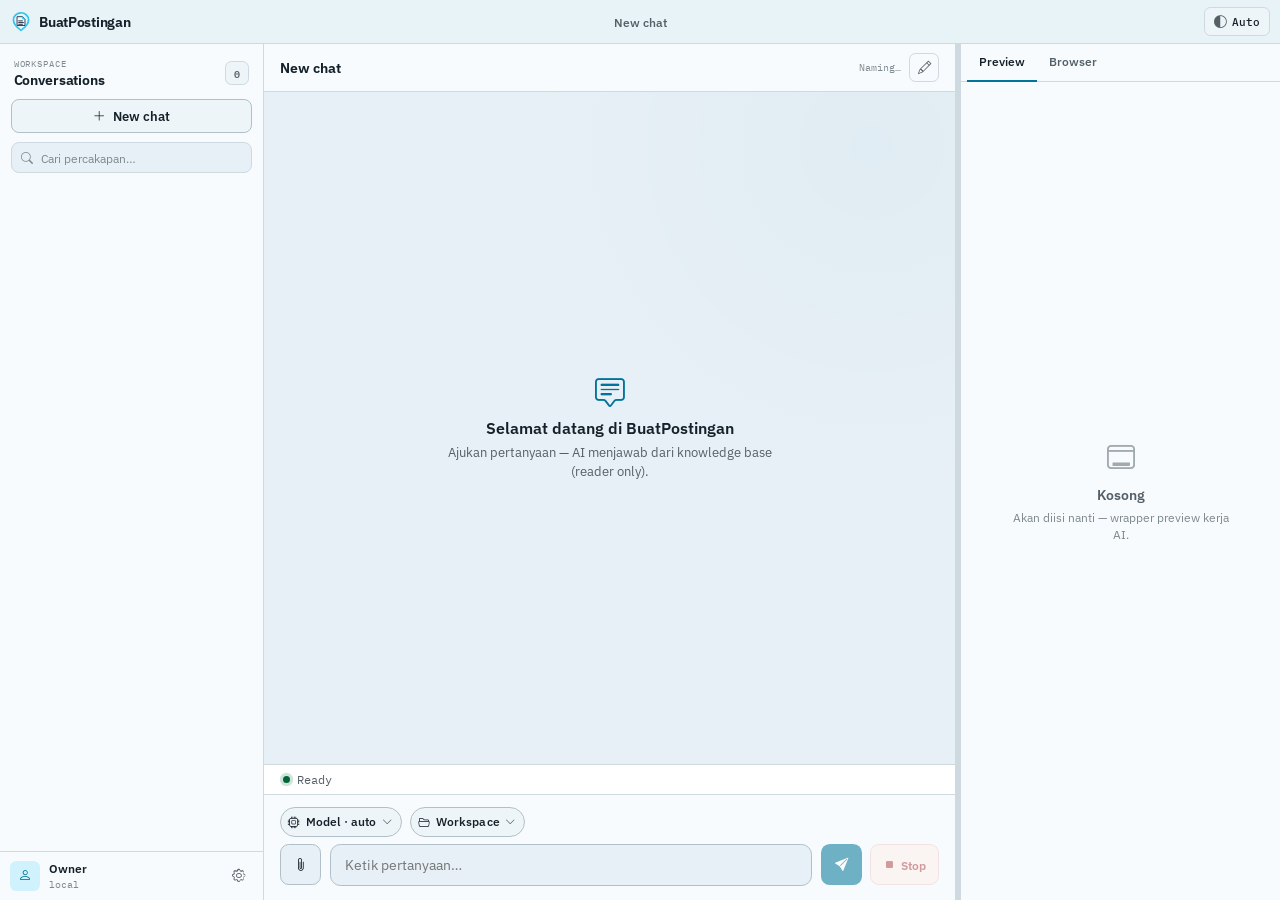
==== web/index.html @ 7d7992ad "Enhance configuration and workspace management features Update the configuration system to auto-gene" ====
<!DOCTYPE html>
<html lang="id" data-theme-pref="auto" data-theme="dark">
<head>
    <meta charset="utf-8">
    <meta name="viewport" content="width=device-width, initial-scale=1">
    <title>BuatPostingan · AI Webchat</title>
    <link rel="icon" href="./assets/buatpostingan-mark.svg" type="image/svg+xml">
    <script>
        /* FOUC guard: resolve bp.theme before CSS paint */
        (function () {
            var KEY = 'bp.theme';
            var pref = 'auto';
            try {
                var raw = localStorage.getItem(KEY);
                if (raw === 'light' || raw === 'dark' || raw === 'auto') pref = raw;
            } catch (e) {}
            var dark = false;
            try { dark = window.matchMedia('(prefers-color-scheme: dark)').matches; } catch (e2) {}
            var scheme = pref === 'light' ? 'light' : (pref === 'dark' ? 'dark' : (dark ? 'dark' : 'light'));
            document.documentElement.dataset.themePref = pref;
            document.documentElement.dataset.theme = scheme;
            document.documentElement.style.colorScheme = scheme;
        })();
    </script>
    <link rel="preconnect" href="https://fonts.googleapis.com">
    <link rel="preconnect" href="https://fonts.gstatic.com" crossorigin>
    <link href="https://fonts.googleapis.com/css2?family=IBM+Plex+Mono:wght@400;500&family=IBM+Plex+Sans:wght@400;500;600;700&display=swap" rel="stylesheet">
    <link rel="stylesheet" href="./vendor/bootstrap-icons/font/bootstrap-icons.css">
    <link rel="stylesheet" href="./css/shell.css?v=20260724-ide2">
    <link rel="stylesheet" href="./css/webchat.css?v=20260725-sse1">
    <link rel="stylesheet" href="./css/webchat-conversations.css?v=20260724-ide2">
    <link rel="stylesheet" href="./css/settings.css?v=20260724-settings1">
</head>
<body class="page-webchat">
    <div class="bp-shell" id="bpShell">
        <header class="bp-chrome" role="banner">
            <div class="bp-chrome__left">
                <button type="button" class="bp-icon-btn bp-chrome__rail-toggle" id="btnToggleRail" aria-label="Toggle conversations" aria-controls="wcRail" aria-expanded="false">
                    <i class="bi bi-layout-sidebar"></i>
                </button>
                <a class="bp-brand" href="./index.html">
                    <img class="bp-brand__mark" src="./assets/buatpostingan-mark.svg" alt="" aria-hidden="true">
                    <span class="bp-brand__name">BuatPostingan</span>
                </a>
            </div>
            <div class="bp-chrome__center">
                <span class="bp-chrome__room" id="chromeRoomTitle">New chat</span>
            </div>
            <div class="bp-chrome__right">
                <button type="button" class="bp-theme" id="bpThemeToggle" aria-label="Theme: Auto (click to cycle)">
                    <i class="bi bi-circle-half" data-theme-icon></i>
                    <span data-theme-label>Auto</span>
                </button>
                <button type="button" class="bp-icon-btn bp-chrome__preview-toggle" id="btnTogglePreview" aria-label="Toggle preview" aria-controls="wcPreview" aria-expanded="false">
                    <i class="bi bi-layout-sidebar-reverse"></i>
                </button>
            </div>
        </header>

        <div class="bp-workspace" id="bpWorkspace">
            <div class="bp-scrim" id="bpScrim" hidden></div>

            <aside class="wc-rail" id="wcRail" aria-label="Conversations">
                <div class="wc-rail__top">
                    <div class="wc-rail__heading">
                        <div>
                            <span class="wc-rail__eyebrow">Workspace</span>
                            <strong>Conversations</strong>
                        </div>
                        <span class="wc-rail__count" id="conversationCount" aria-label="Conversation count">—</span>
                    </div>
                    <button type="button" class="wc-rail__new" id="btnNewChat">
                        <i class="bi bi-plus-lg"></i> New chat
                    </button>
                    <label class="wc-rail__search">
                        <i class="bi bi-search" aria-hidden="true"></i>
                        <input type="search" id="conversationSearch" placeholder="Cari percakapan…" autocomplete="off" spellcheck="false">
                    </label>
                </div>
                <ul class="wc-rail__list" id="conversationList"></ul>
                <div class="wc-rail__profile">
                    <div class="wc-rail__avatar" aria-hidden="true"><i class="bi bi-person"></i></div>
                    <div class="wc-rail__profile-meta">
                        <strong>Owner</strong>
                        <span>local</span>
                    </div>
                    <button type="button" class="wc-rail__gear" id="btnOpenSettings" aria-label="Open settings" data-wc-tooltip="Settings">
                        <i class="bi bi-gear" aria-hidden="true"></i>
                    </button>
                </div>
            </aside>

            <main class="wc-main" aria-label="Active conversation">
                <div class="webchat-root" id="webchatRoot">
                    <div class="card webchat-card" id="webchat">
                        <div class="wc-room-head" id="roomHead">
                            <div class="wc-room-head__title" id="roomTitle">New chat</div>
                            <div class="wc-room-head__meta" id="roomMeta">Naming…</div>
                            <button type="button" class="wc-room-head__edit" id="btnRename" aria-label="Rename conversation" data-wc-tooltip="Rename conversation">
                                <i class="bi bi-pencil"></i>
                            </button>
                        </div>
                        <div class="wc-floor-banner" id="chatFloor" hidden></div>
                        <div class="wc-index-banner" id="chatIndexBanner" hidden></div>
                        <div class="wc-toast" id="chatToast" role="status" aria-live="polite" hidden></div>
                        <div class="webchat-messages" id="chatMessages" role="log" aria-live="polite">
                            <div class="chat-welcome">
                                <div class="chat-welcome-icon"><i class="bi bi-chat-square-text"></i></div>
                                <h5>Selamat datang di BuatPostingan</h5>
                                <p>Ajukan pertanyaan — AI menjawab dari knowledge base (reader only).</p>
                            </div>
                        </div>
                        <button type="button" class="webchat-new-activity" id="chatNewActivity" hidden>
                            New activity <span aria-hidden="true">↓</span>
                        </button>
                        <div class="webchat-status" id="chatStatus" data-state="ready">Ready</div>
                        <div class="webchat-composer">
                            <div class="composer-attachments" id="composerAttachments" hidden></div>
                            <div class="composer-toolbar">
                                <div class="composer-model-wrap">
                                    <button
                                        type="button"
                                        class="composer-model-pill"
                                        id="modelPill"
                                        aria-haspopup="listbox"
                                        aria-expanded="false"
                                        aria-controls="modelMenu"
                                        data-wc-tooltip="Model &amp; effort"
                                    >
                                        <i class="bi bi-cpu" aria-hidden="true"></i>
                                        <span id="modelPillLabel">Model · auto</span>
                                        <i class="bi bi-chevron-down composer-model-pill__chev" aria-hidden="true"></i>
                                    </button>
                                    <div class="composer-model-menu" id="modelMenu" hidden></div>
                                </div>
                                <div class="composer-model-wrap">
                                    <button
                                        type="button"
                                        class="composer-model-pill"
                                        id="workspacePill"
                                        aria-haspopup="dialog"
                                        aria-expanded="false"
                                        aria-controls="workspaceDialog"
                                        data-wc-tooltip="Workspace folder"
                                    >
                                        <i class="bi bi-folder2-open" aria-hidden="true"></i>
                                        <span id="workspacePillLabel">Workspace</span>
                                        <i class="bi bi-chevron-down composer-model-pill__chev" aria-hidden="true"></i>
                                    </button>
                                </div>
                            </div>
                            <div class="composer-row">
                                <button type="button" class="composer-attach" id="chatAttach" aria-label="Lampirkan file" data-wc-tooltip="Attach file">
                                    <i class="bi bi-paperclip" aria-hidden="true"></i>
                                </button>
                                <input type="text" class="composer-input" id="chatInput" placeholder="Ketik pertanyaan…" autocomplete="off">
                                <button class="composer-send" id="chatSend" type="button" aria-label="Kirim">
                                    <i class="bi bi-send-fill"></i>
                                </button>
                                <button class="composer-stop" id="chatStop" type="button" aria-label="Stop" hidden>
                                    <i class="bi bi-stop-fill"></i> Stop
                                </button>
                            </div>
                        </div>
                    </div>
                </div>
            </main>

            <div
                class="bp-split bp-split--preview"
                id="bpPreviewSplit"
                role="separator"
                aria-orientation="vertical"
                aria-label="Resize preview panel"
                aria-controls="wcPreview"
                title="Drag to resize · double-click to reset"
                tabindex="0"
            ></div>

            <aside class="wc-preview" id="wcPreview" aria-label="AI work preview">
                <div class="wc-preview__tabs" role="tablist" aria-label="Preview panels">
                    <button type="button" class="wc-preview__tab is-active" role="tab" id="tabPreview" aria-selected="true" aria-controls="panelPreview" data-preview-tab="preview">
                        Preview
                    </button>
                    <button type="button" class="wc-preview__tab" role="tab" id="tabBrowser" aria-selected="false" aria-controls="panelBrowser" data-preview-tab="browser">
                        Browser
                    </button>
                </div>
                <div class="wc-preview__body">
                    <div class="wc-preview__panel is-active" role="tabpanel" id="panelPreview" aria-labelledby="tabPreview" data-preview-panel="preview">
                        <div class="wc-preview__empty">
                            <i class="bi bi-window-desktop" aria-hidden="true"></i>
                            <strong>Kosong</strong>
                            <p>Akan diisi nanti — wrapper preview kerja AI.</p>
                        </div>
                    </div>
                    <div class="wc-preview__panel" role="tabpanel" id="panelBrowser" aria-labelledby="tabBrowser" data-preview-panel="browser" hidden>
                        <div class="wc-preview__empty">
                            <i class="bi bi-globe2" aria-hidden="true"></i>
                            <strong>Kosong</strong>
                            <p>Akan diisi nanti — tidak ada mock content.</p>
                        </div>
                    </div>
                </div>
            </aside>
        </div>

        <div class="bp-settings" id="bpSettings" hidden>
            <nav class="bp-settings__nav" aria-label="Settings">
                <div class="bp-settings__nav-head">
                    <button type="button" class="bp-settings__btn bp-settings__btn--ghost bp-settings__btn--sm" id="btnSettingsBack" aria-label="Back to chat">
                        <i class="bi bi-arrow-left" aria-hidden="true"></i>
                    </button>
                    <strong>Settings</strong>
                </div>
                <ul class="bp-settings__nav-list" data-settings-nav>
                    <li><a href="#/settings/general" data-settings-link="general"><i class="bi bi-sliders" aria-hidden="true"></i> General</a></li>
                    <li><a href="#/settings/users" data-settings-link="users"><i class="bi bi-people" aria-hidden="true"></i> Users</a></li>
                    <li><a href="#/settings/models" data-settings-link="models"><i class="bi bi-cpu" aria-hidden="true"></i> Models</a></li>
                </ul>
                <div class="bp-settings__nav-foot">
                    <button type="button" class="bp-settings__btn bp-settings__btn--ghost" id="btnSettingsLogout" style="width:100%;justify-content:center">
                        <i class="bi bi-box-arrow-right" aria-hidden="true"></i> Logout
                    </button>
                </div>
            </nav>
            <div class="bp-settings__main">
                <div data-settings-panel></div>
                <div class="bp-settings__toast" id="settingsToast" role="status" aria-live="polite" hidden></div>
            </div>
        </div>
    </div>

    <div class="wc-dialog" id="renameDialog" hidden>
        <div class="wc-dialog__backdrop" data-rename-close></div>
        <section class="wc-dialog__panel" role="dialog" aria-modal="true" aria-labelledby="renameDialogTitle" aria-describedby="renameDialogHelp" tabindex="-1">
            <div class="wc-dialog__accent" aria-hidden="true"></div>
            <header class="wc-dialog__header">
                <div class="wc-dialog__icon" aria-hidden="true"><i class="bi bi-pencil-square"></i></div>
                <div>
                    <span class="wc-dialog__eyebrow">Conversation</span>
                    <h5 id="renameDialogTitle">Rename conversation</h5>
                </div>
                <button type="button" class="wc-dialog__close" data-rename-close aria-label="Close rename dialog" data-wc-tooltip="Close">
                    <i class="bi bi-x-lg"></i>
                </button>
            </header>
            <form class="wc-dialog__form" id="renameForm" novalidate>
                <label for="renameInput">Conversation title</label>
                <div class="wc-dialog__field">
                    <input type="text" id="renameInput" maxlength="60" autocomplete="off" aria-describedby="renameDialogHelp renameDialogError">
                    <span class="wc-dialog__count" id="renameCount">0/60</span>
                </div>
                <p class="wc-dialog__help" id="renameDialogHelp">Use a short title that makes this room easy to find later.</p>
                <p class="wc-dialog__error" id="renameDialogError" role="alert" hidden></p>
                <div class="wc-dialog__actions">
                    <button type="button" class="wc-dialog__button wc-dialog__button--ghost" data-rename-close>Cancel</button>
                    <button type="submit" class="wc-dialog__button wc-dialog__button--primary" id="renameSubmit">
                        <span>Save title</span>
                        <i class="bi bi-arrow-right" aria-hidden="true"></i>
                    </button>
                </div>
            </form>
        </section>
    </div>

    <div class="wc-dialog" id="deleteDialog" hidden>
        <div class="wc-dialog__backdrop" data-delete-close></div>
        <section class="wc-dialog__panel" role="dialog" aria-modal="true" aria-labelledby="deleteDialogTitle" tabindex="-1">
            <div class="wc-dialog__accent" aria-hidden="true"></div>
            <header class="wc-dialog__header">
                <div class="wc-dialog__icon" aria-hidden="true"><i class="bi bi-trash3"></i></div>
                <div>
                    <span class="wc-dialog__eyebrow">Conversation</span>
                    <h5 id="deleteDialogTitle">Delete conversation</h5>
                </div>
                <button type="button" class="wc-dialog__close" data-delete-close aria-label="Close delete dialog" data-wc-tooltip="Close">
                    <i class="bi bi-x-lg"></i>
                </button>
            </header>
            <div class="wc-dialog__form">
                <p class="wc-dialog__help" id="deleteDialogHelp">This conversation and all its messages will be permanently removed. This action cannot be undone.</p>
                <div class="wc-dialog__actions">
                    <button type="button" class="wc-dialog__button wc-dialog__button--ghost" data-delete-close>Cancel</button>
                    <button type="button" class="wc-dialog__button wc-dialog__button--danger" id="deleteSubmit">
                        <span>Delete</span>
                        <i class="bi bi-trash3" aria-hidden="true"></i>
                    </button>
                </div>
            </div>
        </section>
    </div>

    <div class="wc-dialog" id="attachDialog" hidden>
        <div class="wc-dialog__backdrop" data-attach-close></div>
        <section class="wc-dialog__panel" role="dialog" aria-modal="true" aria-labelledby="attachDialogTitle" tabindex="-1">
            <div class="wc-dialog__accent" aria-hidden="true"></div>
            <header class="wc-dialog__header">
                <div class="wc-dialog__icon" aria-hidden="true"><i class="bi bi-paperclip"></i></div>
                <div>
                    <span class="wc-dialog__eyebrow">Attachments</span>
                    <h5 id="attachDialogTitle">Lampirkan file</h5>
                </div>
                <button type="button" class="wc-dialog__close" data-attach-close aria-label="Close attach dialog" data-wc-tooltip="Close">
                    <i class="bi bi-x-lg"></i>
                </button>
            </header>
            <div class="wc-attach-drop" id="attachDropZone" tabindex="0">
                <i class="bi bi-cloud-arrow-up" aria-hidden="true"></i>
                <strong>Drop file di sini</strong>
                <p>atau pilih dari disk — teks (md, txt, json, …) atau gambar (png, jpg, webp, gif)</p>
                <button type="button" class="wc-dialog__button wc-dialog__button--primary" id="attachPickBtn">
                    <span>Pilih file</span>
                    <i class="bi bi-folder2-open" aria-hidden="true"></i>
                </button>
                <input type="file" id="attachFileInput" multiple hidden accept=".md,.txt,.html,.htm,.json,.csv,.xml,.yaml,.yml,.png,.jpg,.jpeg,.gif,.webp,text/*,image/png,image/jpeg,image/gif,image/webp">
            </div>
            <p class="wc-dialog__help" id="attachDialogHelp">Maks. 8&nbsp;MB per file. File di-upload saat Anda kirim pesan.</p>
            <div class="wc-dialog__actions">
                <button type="button" class="wc-dialog__button wc-dialog__button--ghost" data-attach-close>Selesai</button>
            </div>
        </section>
    </div>

    <div class="wc-dialog" id="workspaceDialog" hidden>
        <div class="wc-dialog__backdrop" data-workspace-close></div>
        <section class="wc-dialog__panel wc-dialog__panel--wide" role="dialog" aria-modal="true" aria-labelledby="workspaceDialogTitle" tabindex="-1">
            <div class="wc-dialog__accent" aria-hidden="true"></div>
            <header class="wc-dialog__header">
                <div class="wc-dialog__icon" aria-hidden="true"><i class="bi bi-folder2-open"></i></div>
                <div>
                    <span class="wc-dialog__eyebrow">Workspace</span>
                    <h5 id="workspaceDialogTitle">Pilih folder workspace</h5>
                </div>
                <button type="button" class="wc-dialog__close" data-workspace-close aria-label="Close workspace dialog" data-wc-tooltip="Close">
                    <i class="bi bi-x-lg"></i>
                </button>
            </header>
            <div class="wc-dialog__form">
                <div class="workspace-browser">
                    <div class="workspace-browser__path-bar">
                        <button type="button" class="workspace-browser__up" id="workspaceUpBtn" aria-label="Go to parent directory" data-wc-tooltip="Up">
                            <i class="bi bi-arrow-up-short" aria-hidden="true"></i>
                        </button>
                        <span class="workspace-browser__cwd" id="workspaceCwd">/</span>
                    </div>
                    <div class="workspace-browser__list" id="workspaceDirList" role="listbox" aria-label="Directories"></div>
                    <p class="wc-dialog__help" id="workspaceDialogHelp">Pilih folder untuk mengatur working directory. Path absolut digunakan tanpa restriction.</p>
                    <p class="wc-dialog__error" id="workspaceDialogError" role="alert" hidden></p>
                </div>
                <div class="wc-dialog__actions">
                    <button type="button" class="wc-dialog__button wc-dialog__button--ghost" id="workspaceClearBtn">
                        <span>Clear (use default)</span>
                    </button>
                    <button type="button" class="wc-dialog__button wc-dialog__button--ghost" data-workspace-close>Cancel</button>
                    <button type="button" class="wc-dialog__button wc-dialog__button--primary" id="workspaceSelectBtn">
                        <span>Select folder</span>
                        <i class="bi bi-check2" aria-hidden="true"></i>
                    </button>
                </div>
            </div>
        </section>
    </div>

    <div class="wc-dialog" id="providerDialog" hidden>
        <div class="wc-dialog__backdrop" data-provider-close></div>
        <section class="wc-dialog__panel" role="dialog" aria-modal="true" aria-labelledby="providerDialogTitle" tabindex="-1">
            <div class="wc-dialog__accent" aria-hidden="true"></div>
            <header class="wc-dialog__header">
                <div class="wc-dialog__icon" aria-hidden="true"><i class="bi bi-plug"></i></div>
                <div>
                    <span class="wc-dialog__eyebrow">LLM</span>
                    <h5 id="providerDialogTitle">Add Provider</h5>
                </div>
                <button type="button" class="wc-dialog__close" data-provider-close aria-label="Close">
                    <i class="bi bi-x-lg"></i>
                </button>
            </header>
            <form class="bp-provider-form" id="providerForm" novalidate>
                <label class="bp-provider-form__field bp-provider-form__field--full">Name
                    <input name="name" type="text" required placeholder="OpenRouter" autocomplete="off">
                </label>
                <label class="bp-provider-form__field bp-provider-form__field--full">ID / prefix
                    <input name="id" type="text" required placeholder="OPENROUTER" autocomplete="off">
                </label>
                <label class="bp-provider-form__field bp-provider-form__field--half">Prefix (optional)
                    <input name="prefix" type="text" placeholder="openrouter" autocomplete="off">
                </label>
                <label class="bp-provider-form__field bp-provider-form__field--half bp-provider-form__field--select">API type
                    <select name="api">
                        <option value="responses">responses</option>
                        <option value="chat">chat</option>
                    </select>
                </label>
                <label class="bp-provider-form__field bp-provider-form__field--full">Base URL
                    <input name="base_url" type="url" required placeholder="https://openrouter.ai/api/v1" autocomplete="off">
                </label>
                <label class="bp-provider-form__field bp-provider-form__field--full">API key
                    <input name="api_key" type="password" placeholder="sk-…" autocomplete="new-password">
                </label>
                <label class="bp-provider-form__field bp-provider-form__field--full">Model id
                    <input name="model_id" type="text" placeholder="openai/gpt-4o-mini" autocomplete="off">
                </label>
                <label class="bp-provider-form__field bp-provider-form__field--full bp-check">
                    <input name="enabled" type="checkbox" checked>
                    <span>Enabled</span>
                </label>
                <div class="wc-dialog__actions bp-provider-form__field--full">
                    <button type="button" class="wc-dialog__button wc-dialog__button--ghost" data-provider-close>Cancel</button>
                    <button type="submit" class="wc-dialog__button wc-dialog__button--primary">Save</button>
                </div>
            </form>
        </section>
    </div>

    <script>
        window.__WC_PRODUCT_NAME__ = 'BuatPostingan';
        window.__BP_ADMIN_USER_ID__ = 1;
        window.__BP_ADMIN_DISPLAY_NAME__ = 'Admin User';
        // Same-origin default when FE is served by Go (:8080). Real mode from
        // make fe (:5173) is rewritten in js/api/index.js → :8080 (or ?api=).
        window.__BP_API_BASE__ = '/api/webchat';
    </script>
    <script src="./vendor/marked/marked.umd.js"></script>
    <script src="./vendor/dompurify/purify.min.js"></script>
    <script type="module" src="./js/app.js?v=20260725-ws1"></script>
</body>
</html>
---- web/css/shell.css ----
/* BuatPostingan IDE shell — quiet slate with a restrained blue-cyan signal */

*,
*::before,
*::after {
    box-sizing: border-box;
}

:root {
    --bp-font: "IBM Plex Sans", "Segoe UI", system-ui, sans-serif;
    --bp-mono: "IBM Plex Mono", ui-monospace, monospace;
    --bp-ease: cubic-bezier(0.16, 1, 0.3, 1);
    --bp-rail-w: 16.5rem;
    --bp-preview-w: 20rem;
    --bp-chrome-h: 2.75rem;
    --bp-radius: 0.5rem;
    --bp-radius-lg: 0.75rem;
}

/* —— Light scheme —— */
html[data-theme="light"] {
    color-scheme: light;
    --bp-bg: oklch(95% 0.012 235);
    --bp-surface: oklch(98.5% 0.005 230);
    --bp-surface-2: oklch(96.5% 0.009 230);
    --bp-surface-3: oklch(100% 0 0);
    --bp-ink: oklch(24% 0.025 245);
    --bp-muted: oklch(48% 0.018 240);
    --bp-faint: oklch(62% 0.016 235);
    --bp-border: oklch(88% 0.014 235);
    --bp-border-strong: oklch(80% 0.02 230);
    --bp-accent: oklch(51% 0.13 220);
    --bp-accent-soft: oklch(94% 0.038 220);
    --bp-accent-ink: oklch(99% 0 0);
    --bp-user: oklch(93% 0.04 220);
    --bp-ok: oklch(45% 0.11 155);
    --bp-fail: oklch(48% 0.16 25);
    --bp-fail-bg: oklch(96% 0.025 25);
    --bp-fail-border: oklch(86% 0.05 25);
    --bp-think: oklch(45% 0.06 80);
    --bp-think-bg: oklch(97% 0.015 85);
    --bp-think-border: oklch(88% 0.03 85);
    --bp-tool: oklch(40% 0.07 175);
    --bp-tool-bg: oklch(97% 0.015 175);
    --bp-tool-border: oklch(88% 0.025 175);
    --bp-shadow: 0 0.5rem 1.25rem oklch(30% 0.025 240 / 0.1);
    --bp-scrim: oklch(20% 0.025 240 / 0.45);
    --bp-scroll-thumb: oklch(78% 0.025 235);

    /* Legacy aliases consumed by webchat.css */
    --wm-font: var(--bp-font);
    --wm-mono: var(--bp-mono);
    --wm-bg: var(--bp-bg);
    --wm-surface: var(--bp-surface-3);
    --wm-ink: var(--bp-ink);
    --wm-muted: var(--bp-muted);
    --wm-border: var(--bp-border);
    --wm-border-strong: var(--bp-border-strong);
    --wm-accent: var(--bp-accent);
    --wm-accent-soft: var(--bp-accent-soft);
    --wm-user: var(--bp-user);
    --wm-think: var(--bp-think);
    --wm-think-bg: var(--bp-think-bg);
    --wm-think-border: var(--bp-think-border);
    --wm-tool: var(--bp-tool);
    --wm-tool-bg: var(--bp-tool-bg);
    --wm-tool-border: var(--bp-tool-border);
    --wm-ok: var(--bp-ok);
    --wm-fail: var(--bp-fail);
    --wm-fail-bg: var(--bp-fail-bg);
    --wm-fail-border: var(--bp-fail-border);
    --wm-radius: var(--bp-radius-lg);
    --wm-ease: var(--bp-ease);
    --wm-duration-fast: 120ms;
    --wm-duration-base: 220ms;
}

/* —— Dark scheme —— */
html[data-theme="dark"] {
    color-scheme: dark;
    --bp-bg: oklch(16% 0.018 245);
    --bp-surface: oklch(20% 0.022 245);
    --bp-surface-2: oklch(23% 0.022 240);
    --bp-surface-3: oklch(25% 0.022 240);
    --bp-ink: oklch(92% 0.012 235);
    --bp-muted: oklch(68% 0.018 235);
    --bp-faint: oklch(52% 0.018 235);
    --bp-border: oklch(32% 0.022 240);
    --bp-border-strong: oklch(40% 0.026 235);
    --bp-accent: oklch(76% 0.11 215);
    --bp-accent-soft: oklch(28% 0.05 220);
    --bp-accent-ink: oklch(16% 0.025 245);
    --bp-user: oklch(30% 0.05 220);
    --bp-ok: oklch(70% 0.12 155);
    --bp-fail: oklch(68% 0.15 25);
    --bp-fail-bg: oklch(28% 0.04 25);
    --bp-fail-border: oklch(42% 0.08 25);
    --bp-think: oklch(78% 0.06 85);
    --bp-think-bg: oklch(24% 0.02 85);
    --bp-think-border: oklch(36% 0.03 85);
    --bp-tool: oklch(74% 0.07 175);
    --bp-tool-bg: oklch(24% 0.025 175);
    --bp-tool-border: oklch(36% 0.035 175);
    --bp-shadow: 0 0.5rem 1.5rem oklch(8% 0.025 245 / 0.48);
    --bp-scrim: oklch(8% 0.025 245 / 0.58);
    --bp-scroll-thumb: oklch(40% 0.025 240);

    --wm-font: var(--bp-font);
    --wm-mono: var(--bp-mono);
    --wm-bg: var(--bp-bg);
    --wm-surface: var(--bp-surface-3);
    --wm-ink: var(--bp-ink);
    --wm-muted: var(--bp-muted);
    --wm-border: var(--bp-border);
    --wm-border-strong: var(--bp-border-strong);
    --wm-accent: var(--bp-accent);
    --wm-accent-soft: var(--bp-accent-soft);
    --wm-user: var(--bp-user);
    --wm-think: var(--bp-think);
    --wm-think-bg: var(--bp-think-bg);
    --wm-think-border: var(--bp-think-border);
    --wm-tool: var(--bp-tool);
    --wm-tool-bg: var(--bp-tool-bg);
    --wm-tool-border: var(--bp-tool-border);
    --wm-ok: var(--bp-ok);
    --wm-fail: var(--bp-fail);
    --wm-fail-bg: var(--bp-fail-bg);
    --wm-fail-border: var(--bp-fail-border);
    --wm-radius: var(--bp-radius-lg);
    --wm-ease: var(--bp-ease);
    --wm-duration-fast: 120ms;
    --wm-duration-base: 220ms;
}

html,
body {
    margin: 0;
    height: 100%;
    overflow: hidden;
}

html {
    height: 100dvh;
}

body.page-webchat {
    display: flex;
    flex-direction: column;
    height: 100%;
    max-height: 100dvh;
    overflow: hidden;
    font-family: var(--bp-font);
    background: var(--bp-bg);
    color: var(--bp-ink);
}

/* —— Full-bleed IDE shell —— */
.bp-shell {
    display: flex;
    flex-direction: column;
    width: 100%;
    height: 100%;
    max-height: 100dvh;
    min-height: 0;
    overflow: hidden;
    background:
        radial-gradient(circle at 8% -12%, color-mix(in oklab, var(--bp-accent) 7%, transparent), transparent 32rem),
        var(--bp-bg);
}

.bp-chrome {
    flex-shrink: 0;
    display: grid;
    grid-template-columns: minmax(0, 1fr) auto minmax(0, 1fr);
    align-items: center;
    gap: 0.75rem;
    height: var(--bp-chrome-h);
    padding: 0 0.65rem;
    border-bottom: 1px solid var(--bp-border);
    background: color-mix(in oklab, var(--bp-surface) 94%, var(--bp-accent) 6%);
    z-index: 50;
}

.bp-chrome__left,
.bp-chrome__right {
    display: flex;
    align-items: center;
    gap: 0.45rem;
    min-width: 0;
}

.bp-chrome__right {
    justify-content: flex-end;
}

.bp-chrome__center {
    display: flex;
    justify-content: center;
    min-width: 0;
    max-width: 28rem;
}

.bp-chrome__room {
    font-size: 0.78rem;
    font-weight: 550;
    color: var(--bp-muted);
    overflow: hidden;
    text-overflow: ellipsis;
    white-space: nowrap;
}

.bp-brand {
    display: inline-flex;
    align-items: center;
    gap: 0.45rem;
    text-decoration: none;
    color: inherit;
    min-width: 0;
}

.bp-brand__mark {
    width: 1.35rem;
    height: 1.35rem;
    display: block;
    object-fit: contain;
    flex-shrink: 0;
}

.bp-brand__name {
    font-weight: 650;
    font-size: 0.88rem;
    letter-spacing: -0.02em;
    overflow: hidden;
    text-overflow: ellipsis;
    white-space: nowrap;
}

.bp-icon-btn {
    display: grid;
    place-items: center;
    width: 1.9rem;
    height: 1.9rem;
    border: 1px solid transparent;
    border-radius: 0.4rem;
    background: transparent;
    color: var(--bp-muted);
    cursor: pointer;
    transition: color 120ms ease, background 120ms ease, border-color 120ms ease;
}

.bp-icon-btn:hover {
    color: var(--bp-ink);
    background: var(--bp-surface-2);
    border-color: var(--bp-border);
}

.bp-icon-btn[aria-expanded="true"] {
    color: var(--bp-accent);
    background: var(--bp-accent-soft);
    border-color: color-mix(in oklab, var(--bp-accent) 35%, var(--bp-border));
}

.bp-theme {
    display: inline-flex;
    align-items: center;
    gap: 0.35rem;
    height: 1.85rem;
    padding: 0 0.55rem;
    border: 1px solid var(--bp-border);
    border-radius: 0.4rem;
    background: var(--bp-surface-2);
    color: var(--bp-ink);
    font-family: var(--bp-mono);
    font-size: 0.68rem;
    font-weight: 500;
    cursor: pointer;
    transition: border-color 120ms ease, background 120ms ease;
}

.bp-theme:hover {
    border-color: var(--bp-border-strong);
    background: var(--bp-surface-3);
}

.bp-theme i {
    font-size: 0.78rem;
    color: var(--bp-muted);
}

.bp-mode {
    display: inline-flex;
    align-items: center;
    font-family: var(--bp-mono);
    font-size: 0.65rem;
    padding: 0.22rem 0.45rem;
    border-radius: 0.35rem;
    border: 1px solid var(--bp-border);
    background: var(--bp-surface-2);
    color: var(--bp-muted);
    white-space: nowrap;
}

.bp-mode[data-mode="mock"] {
    border-color: color-mix(in oklab, oklch(70% 0.1 85) 45%, var(--bp-border));
    color: oklch(70% 0.1 85);
}

html[data-theme="light"] .bp-mode[data-mode="mock"] {
    color: oklch(42% 0.09 80);
}

.bp-mode[data-mode="real"] {
    border-color: color-mix(in oklab, var(--bp-ok) 40%, var(--bp-border));
    color: var(--bp-ok);
}

/* —— 3-column workspace (+ splitter) —— */
.bp-workspace {
    flex: 1 1 auto;
    display: grid;
    grid-template-columns: var(--bp-rail-w) minmax(0, 1fr) var(--bp-split-w, 5px) var(--bp-preview-w);
    min-height: 0;
    height: 100%;
    overflow: hidden;
    position: relative;
}

.bp-split {
    position: relative;
    z-index: 5;
    width: 100%;
    min-width: 0;
    margin: 0;
    padding: 0;
    border: 0;
    background: var(--bp-border);
    cursor: col-resize;
    touch-action: none;
    user-select: none;
}

.bp-split::after {
    content: '';
    position: absolute;
    inset: 0 -3px;
    /* widen hit target without stealing layout */
}

.bp-split:hover,
.bp-split:focus-visible,
.bp-split.is-active {
    background: var(--bp-accent);
}

.bp-split:focus-visible {
    outline: 2px solid color-mix(in oklab, var(--bp-accent) 55%, transparent);
    outline-offset: -2px;
}

html.is-resizing-preview,
html.is-resizing-preview * {
    cursor: col-resize !important;
    user-select: none !important;
}

.bp-scrim {
    display: none;
}

/* Desktop: hide mobile-only toggles when space allows — keep available for keyboard a11y */
@media (min-width: 1101px) {
    .bp-chrome__rail-toggle,
    .bp-chrome__preview-toggle {
        display: none;
    }
}

.text-muted {
    color: var(--bp-muted) !important;
}

.small {
    font-size: 0.875em;
}

.mb-0 {
    margin-bottom: 0 !important;
}

button:focus-visible,
input:focus-visible,
.bp-theme:focus-visible,
.bp-icon-btn:focus-visible {
    outline: 2px solid color-mix(in oklab, var(--bp-accent) 55%, transparent);
    outline-offset: 2px;
}

@media (prefers-reduced-motion: reduce) {
    *,
    *::before,
    *::after {
        animation-duration: 0.01ms !important;
        transition-duration: 0.01ms !important;
    }
}
---- web/css/webchat.css ----
/* Chat bubbles / composer — tokens from shell.css via html[data-theme] (--wm-* aliases). */

:root {
    --wm-duration-fast: 120ms;
    --wm-duration-base: 220ms;
}

[data-wc-tooltip] {
    position: relative;
}

[data-wc-tooltip]::after {
    content: attr(data-wc-tooltip);
    position: absolute;
    z-index: 30;
    top: calc(100% + 0.45rem);
    right: 0;
    width: max-content;
    max-width: 12rem;
    padding: 0.35rem 0.5rem;
    border: 1px solid var(--wm-border-strong);
    border-radius: 0.4rem;
    background: color-mix(in oklab, var(--wm-ink) 92%, transparent);
    color: var(--wm-bg);
    box-shadow: var(--bp-shadow, 0 0.45rem 1rem oklch(22% 0.03 255 / 0.2));
    font-family: var(--wm-font);
    font-size: 0.68rem;
    font-weight: 500;
    line-height: 1.2;
    white-space: nowrap;
    opacity: 0;
    pointer-events: none;
    transform: translateY(-0.2rem) scale(0.97);
    transform-origin: top right;
    transition: opacity var(--wm-duration-fast) ease, transform var(--wm-duration-fast) var(--wm-ease);
}

[data-wc-tooltip]:hover::after,
[data-wc-tooltip]:focus-visible::after {
    opacity: 1;
    transform: none;
}

button:focus-visible,
input:focus-visible {
    outline: 2px solid color-mix(in oklab, var(--wm-accent) 55%, transparent);
    outline-offset: 2px;
}

.badge-mock {
    font-family: var(--wm-mono);
    font-size: 0.68rem;
    letter-spacing: 0.04em;
    padding: 0.35rem 0.65rem;
    border-radius: 999px;
    background: oklch(94% 0.04 85);
    color: oklch(40% 0.08 85);
    border: 1px solid oklch(86% 0.05 85);
}

.mock-label {
    font-family: var(--wm-mono);
    font-size: 0.7rem;
    font-weight: 500;
    vertical-align: middle;
    margin-left: 0.35rem;
    padding: 0.15rem 0.45rem;
    border-radius: 0.35rem;
    background: oklch(94% 0.04 85);
    color: oklch(40% 0.08 85);
}

.scenario-bar {
    display: flex;
    flex-wrap: wrap;
    align-items: center;
    gap: 0.5rem;
    margin-bottom: 0.85rem;
}

.scenario-bar__label {
    font-family: var(--wm-mono);
    font-size: 0.7rem;
    text-transform: uppercase;
    letter-spacing: 0.06em;
    color: var(--wm-muted);
    margin-right: 0.25rem;
}

/* Harness-only toolbar — never ship this strip in Laravel/wec-cms */
.scenario-bar--mock-only {
    border: 1px dashed oklch(78% 0.06 85);
    border-radius: 0.65rem;
    padding: 0.45rem 0.55rem;
    background: oklch(98% 0.02 85 / 0.65);
}

.scenario-bar--mock-only .scenario-bar__label {
    color: oklch(42% 0.1 70);
    font-weight: 600;
}

.scenario-chip {
    font-family: var(--wm-font);
    font-size: 0.8rem;
    font-weight: 500;
    border: 1px solid var(--wm-border-strong);
    background: var(--wm-surface);
    color: var(--wm-ink);
    border-radius: 999px;
    padding: 0.35rem 0.85rem;
    cursor: pointer;
    transition: background 0.2s var(--wm-ease), border-color 0.2s var(--wm-ease), color 0.2s var(--wm-ease);
}

.scenario-chip:hover {
    border-color: var(--wm-accent);
    color: var(--wm-accent);
}

.scenario-chip.is-active {
    background: var(--wm-accent-soft);
    border-color: color-mix(in oklab, var(--wm-accent) 35%, white);
    color: var(--wm-accent);
}

.webchat-card {
    border: 0;
    border-radius: 0;
    box-shadow: none;
    overflow: hidden;
    height: 100%;
    min-height: 0;
    display: flex;
    flex-direction: column;
    background: var(--wm-bg);
    font-family: var(--wm-font);
}

.webchat-messages {
    flex: 1 1 auto;
    min-height: 0;
    overflow-y: auto;
    padding: 1.1rem 1.25rem;
    display: flex;
    flex-direction: column;
    gap: 0.85rem;
    background:
        radial-gradient(circle at 88% 8%, color-mix(in oklab, var(--wm-accent) 3%, transparent), transparent 22rem),
        var(--wm-bg);
    scrollbar-width: thin;
    scrollbar-color: var(--bp-scroll-thumb, oklch(50% 0.02 255)) transparent;
}

.webchat-messages::-webkit-scrollbar,
.wc-rail__list::-webkit-scrollbar { width: 0.45rem; }
.webchat-messages::-webkit-scrollbar-track,
.wc-rail__list::-webkit-scrollbar-track { background: transparent; }
.webchat-messages::-webkit-scrollbar-thumb,
.wc-rail__list::-webkit-scrollbar-thumb {
    border: 0.12rem solid transparent;
    border-radius: 999px;
    background: var(--bp-scroll-thumb, oklch(50% 0.02 255));
    background-clip: padding-box;
}

.chat-welcome {
    text-align: center;
    margin: auto;
    color: var(--wm-muted);
    max-width: 22rem;
    animation: wm-in 0.45s var(--wm-ease) both;
}

.chat-welcome-icon {
    font-size: 1.85rem;
    color: var(--wm-accent);
    margin-bottom: 0.35rem;
}

.chat-welcome h5 {
    margin: 0 0 0.35rem;
    color: var(--wm-ink);
    font-weight: 600;
    font-size: 1rem;
}

.chat-welcome p {
    margin: 0;
    font-size: 0.8rem;
    line-height: 1.45;
    color: var(--wm-muted);
}

/* ---- message shells ---- */

.msg {
    max-width: min(86%, 42rem);
    animation: wm-in 0.4s var(--wm-ease) both;
}

.msg--user {
    align-self: flex-end;
}

.msg--assistant {
    align-self: flex-start;
}

.msg__bubble {
    padding: 0.9rem 1.05rem;
    border-radius: var(--wm-radius);
    font-size: 0.9375rem;
    line-height: 1.55;
    color: var(--wm-ink);
    word-break: break-word;
}

.msg--user .msg__bubble {
    background: var(--wm-user);
    border-bottom-right-radius: 0.3rem;
}

.msg--assistant .msg__bubble {
    background: var(--bp-surface-3, var(--wm-surface));
    border: 1px solid var(--wm-border);
    border-bottom-left-radius: 0.3rem;
    display: flex;
    flex-direction: column;
    gap: 0.55rem;
}

/* Standalone think/tool action bubbles — disclosure is the face (no double chrome). */
.msg--think .msg__bubble,
.msg--tools .msg__bubble {
    padding: 0;
    background: transparent;
    border: 0;
    box-shadow: none;
    border-radius: 0;
}

.msg--think .disclosure,
.msg--tools .disclosure {
    border-radius: var(--wm-radius);
    border-bottom-left-radius: 0.3rem;
}

.msg__text {
    white-space: pre-wrap;
}

.model-badge {
    display: inline-flex;
    align-items: center;
    width: fit-content;
    max-width: 100%;
    padding: 0.18rem 0.45rem;
    border: 1px solid var(--wm-border);
    border-radius: 999px;
    color: var(--wm-muted);
    font-size: 0.68rem;
    line-height: 1.2;
    font-weight: 500;
}

.msg__meta {
    display: flex;
    align-items: center;
    justify-content: space-between;
    gap: 0.5rem;
    margin-top: 0.15rem;
    font-size: 0.7rem;
    color: var(--wm-muted);
}

.msg--user .msg__meta {
    justify-content: flex-end;
}

/* ---- disclosure panels (Thinking / Tool Calls) ---- */

.disclosure {
    border: 1px solid var(--wm-border);
    border-radius: 0.65rem;
    background: var(--bp-surface-2, var(--wm-surface));
    overflow: hidden;
}

.disclosure--think {
    border-color: var(--wm-think-border);
    background: var(--wm-think-bg);
}

.disclosure--tools {
    border-color: var(--wm-tool-border);
    background: var(--wm-tool-bg);
}

.disclosure__toggle {
    width: 100%;
    display: flex;
    align-items: center;
    gap: 0.55rem;
    padding: 0.55rem 0.75rem;
    border: 0;
    background: transparent;
    text-align: left;
    cursor: pointer;
    color: var(--wm-ink);
    font-family: var(--wm-font);
    font-size: 0.8rem;
    font-weight: 600;
}

.disclosure__toggle:hover {
    background: color-mix(in oklab, var(--wm-ink) 4%, transparent);
}

.disclosure__toggle:focus-visible {
    outline: 2px solid var(--wm-accent);
    outline-offset: -2px;
}

.disclosure__chevron {
    display: inline-flex;
    width: 1rem;
    color: var(--wm-muted);
    transition: transform 0.2s var(--wm-ease);
    flex-shrink: 0;
}

.disclosure.is-open .disclosure__chevron {
    transform: rotate(90deg);
}

.disclosure__title {
    flex-shrink: 0;
}

.disclosure--think .disclosure__title {
    color: var(--wm-think);
}

.disclosure--tools .disclosure__title {
    color: var(--wm-tool);
}

.disclosure__body {
    display: none;
    padding: 0 0.75rem 0.7rem;
    border-top: 1px solid color-mix(in oklab, var(--wm-border) 70%, transparent);
}

.disclosure.is-open .disclosure__body {
    display: block;
    animation: wm-reveal 0.28s var(--wm-ease) both;
}

.think-list {
    margin: 0.55rem 0 0;
    padding-left: 1.1rem;
    color: var(--wm-think);
    font-size: 0.8rem;
    line-height: 1.55;
}

.think-list li + li {
    margin-top: 0.25rem;
}

.tool-rows {
    margin: 0.5rem 0 0;
    display: flex;
    flex-direction: column;
    gap: 0.35rem;
}

.tool-row {
    display: grid;
    grid-template-columns: 1fr auto;
    gap: 0.75rem;
    align-items: baseline;
    padding: 0.35rem 0.45rem;
    border-radius: 0.4rem;
    background: color-mix(in oklab, var(--wm-surface) 70%, transparent);
}

.tool-row__call {
    font-family: var(--wm-mono);
    font-size: 0.74rem;
    color: var(--wm-ink);
    overflow-wrap: anywhere;
}

.tool-row__result {
    font-family: var(--wm-mono);
    font-size: 0.72rem;
    font-weight: 500;
    color: var(--wm-ok);
    white-space: nowrap;
}

.tool-row__result.is-fail {
    color: var(--wm-fail);
}

/* ---- error + retry ---- */

.msg-error {
    border: 1px solid var(--wm-fail-border);
    background: var(--wm-fail-bg);
    border-radius: 0.65rem;
    padding: 0.75rem 0.85rem;
    display: flex;
    flex-direction: column;
    gap: 0.65rem;
}

.msg-error__head {
    display: flex;
    align-items: flex-start;
    gap: 0.55rem;
}

.msg-error__icon {
    color: var(--wm-fail);
    font-size: 1.1rem;
    line-height: 1;
    margin-top: 0.1rem;
}

.msg-error__title {
    font-weight: 600;
    font-size: 0.85rem;
    color: var(--wm-fail);
}

.msg-error__detail {
    font-family: var(--wm-mono);
    font-size: 0.72rem;
    color: var(--wm-fail);
    margin-top: 0.2rem;
    white-space: pre-wrap;
    word-break: break-word;
    opacity: 0.85;
}

.msg-error__trace {
    font-family: var(--wm-mono);
    font-size: 0.68rem;
    color: var(--wm-muted, #8b949e);
    margin-top: 0.35rem;
    word-break: break-all;
}

.msg-error__actions {
    display: flex;
    flex-wrap: wrap;
    gap: 0.4rem;
}

.btn-retry {
    font-family: var(--wm-font);
    font-size: 0.8rem;
    font-weight: 600;
    border: 0;
    border-radius: 0.5rem;
    padding: 0.4rem 0.85rem;
    background: var(--wm-fail);
    color: var(--bp-accent-ink, oklch(99% 0 0));
    cursor: pointer;
    display: inline-flex;
    align-items: center;
    gap: 0.35rem;
    transition: transform 0.15s var(--wm-ease), filter 0.15s var(--wm-ease);
}

.btn-retry:hover {
    filter: brightness(1.05);
}

.btn-retry:active {
    transform: scale(0.98);
}

.btn-retry:disabled {
    opacity: 0.55;
    cursor: not-allowed;
}

.btn-ghost {
    font-family: var(--wm-font);
    font-size: 0.8rem;
    font-weight: 500;
    border: 1px solid var(--wm-fail-border);
    border-radius: 0.5rem;
    padding: 0.4rem 0.75rem;
    background: transparent;
    color: var(--wm-fail);
    cursor: pointer;
}

/* typing indicator */

.typing {
    display: inline-flex;
    gap: 0.55rem;
    align-items: center;
    padding: 0.2rem 0;
    color: var(--wm-muted);
}

.typing__label {
    font-size: 0.78rem;
    font-weight: 500;
}

.typing__dots {
    display: inline-flex;
    gap: 0.28rem;
    align-items: center;
}

.typing__dots i {
    width: 0.35rem;
    height: 0.35rem;
    border-radius: 50%;
    background: var(--wm-muted);
    animation: wm-dot 1s infinite ease-in-out;
}

.typing__dots i:nth-child(2) { animation-delay: 0.15s; }
.typing__dots i:nth-child(3) { animation-delay: 0.3s; }

.webchat-new-activity {
    position: absolute;
    z-index: 4;
    left: 50%;
    bottom: 7.1rem;
    transform: translateX(-50%);
    border: 1px solid var(--wm-border-strong);
    border-radius: 999px;
    padding: 0.38rem 0.7rem;
    background: var(--bp-surface-3, var(--wm-surface));
    color: var(--wm-ink);
    box-shadow: var(--bp-shadow);
    font-family: var(--wm-font);
    font-size: 0.72rem;
    font-weight: 600;
    cursor: pointer;
}

.webchat-new-activity[hidden] {
    display: none;
}

/* status + composer */

.webchat-status {
    display: flex;
    align-items: center;
    gap: 0.45rem;
    padding: 0.45rem 1.2rem;
    font-size: 0.72rem;
    font-family: var(--wm-mono);
    color: var(--wm-muted);
    border-top: 1px solid var(--wm-border);
    background: var(--wm-surface);
}

.webchat-status::before {
    content: '';
    width: 0.42rem;
    height: 0.42rem;
    flex: 0 0 auto;
    border-radius: 999px;
    background: var(--wm-muted);
    box-shadow: 0 0 0 0.2rem color-mix(in oklab, var(--wm-muted) 18%, transparent);
}

.webchat-status[data-state="ready"]::before {
    background: var(--wm-ok);
    box-shadow: 0 0 0 0.2rem color-mix(in oklab, var(--wm-ok) 18%, transparent);
}

.webchat-status[data-state="danger"]::before {
    background: var(--wm-fail);
    box-shadow: 0 0 0 0.2rem color-mix(in oklab, var(--wm-fail) 18%, transparent);
}

.webchat-status[data-state="busy"]::before {
    background: var(--wm-accent);
    animation: wm-status-pulse 1.4s ease-in-out infinite;
}

.webchat-composer {
    padding: 0.75rem 1rem 0.9rem;
    background: var(--bp-surface, var(--wm-surface));
    border-top: 1px solid var(--wm-border);
}

.composer-hints {
    font-size: 0.72rem;
    color: var(--wm-muted);
    margin-bottom: 0.45rem;
}

.composer-hints code {
    font-family: var(--wm-mono);
    font-size: 0.7rem;
    background: var(--wm-accent-soft);
    color: var(--wm-accent);
    padding: 0.1rem 0.35rem;
    border-radius: 0.3rem;
}

.composer-row {
    display: flex;
    gap: 0.55rem;
    align-items: center;
}

.composer-toolbar {
    display: flex;
    align-items: center;
    gap: 0.5rem;
    margin-bottom: 0.45rem;
}

.composer-model-wrap {
    position: relative;
}

.composer-model-pill {
    display: inline-flex;
    align-items: center;
    gap: 0.35rem;
    height: 1.85rem;
    padding: 0 0.55rem 0 0.45rem;
    border: 1px solid var(--wm-border-strong);
    border-radius: 999px;
    background: var(--bp-surface-2, var(--wm-surface));
    color: var(--wm-ink);
    font-family: var(--wm-font);
    font-size: 0.72rem;
    font-weight: 550;
    letter-spacing: 0.01em;
    cursor: pointer;
    transition: border-color 0.15s var(--wm-ease), background 0.15s var(--wm-ease);
}

.composer-model-pill:hover {
    border-color: color-mix(in oklab, var(--wm-accent) 40%, var(--wm-border));
    background: color-mix(in oklab, var(--wm-accent) 8%, var(--bp-surface-2, var(--wm-surface)));
}

.composer-model-pill:focus-visible {
    outline: 2px solid color-mix(in oklab, var(--wm-accent) 55%, transparent);
    outline-offset: 2px;
}

.composer-model-pill[aria-expanded="true"] {
    border-color: color-mix(in oklab, var(--wm-accent) 45%, var(--wm-border));
}

.composer-model-pill__chev {
    font-size: 0.65rem;
    opacity: 0.7;
}

#modelPillLabel {
    overflow: hidden;
    text-overflow: ellipsis;
    white-space: nowrap;
}

.composer-model-menu {
    position: absolute;
    left: 0;
    bottom: calc(100% + 0.35rem);
    z-index: 40;
    min-width: 15.5rem;
    max-width: min(22rem, 88vw);
    max-height: min(22rem, 50vh);
    overflow: auto;
    padding: 0.45rem;
    border: 1px solid var(--wm-border-strong);
    border-radius: 0.65rem;
    background: var(--bp-surface-3, var(--wm-surface));
    box-shadow: var(--bp-shadow, 0 0.55rem 1.4rem oklch(18% 0.02 255 / 0.28));
    scrollbar-color: var(--bp-scroll-thumb, oklch(50% 0.02 255)) transparent;
}

.composer-model-menu[hidden] {
    display: none !important;
}

.composer-model-section + .composer-model-section {
    margin-top: 0.45rem;
    padding-top: 0.45rem;
    border-top: 1px solid var(--wm-border);
}

.composer-model-section__title {
    padding: 0.15rem 0.35rem 0.35rem;
    font-size: 0.65rem;
    font-weight: 650;
    letter-spacing: 0.04em;
    text-transform: uppercase;
    color: var(--wm-muted);
}

.composer-model-efforts {
    display: flex;
    flex-wrap: wrap;
    gap: 0.22rem;
    padding: 0.2rem 0.45rem 0.35rem;
}

.composer-model-effort {
    border: 1px solid var(--wm-border);
    border-radius: 0.35rem;
    background: transparent;
    color: var(--wm-muted);
    font-family: var(--wm-mono, var(--wm-font));
    font-size: 0.62rem;
    padding: 0.15rem 0.35rem;
    cursor: pointer;
    transition: border-color 0.12s, background 0.12s, color 0.12s;
}

.composer-model-effort:hover {
    border-color: color-mix(in oklab, var(--wm-accent) 35%, var(--wm-border));
    color: var(--wm-accent);
}

.composer-model-effort.is-selected {
    border-color: color-mix(in oklab, var(--wm-accent) 50%, var(--wm-border));
    background: var(--wm-accent-soft);
    color: var(--wm-accent);
    font-weight: 600;
}

.composer-model-list {
    list-style: none;
    margin: 0;
    padding: 0;
}

.composer-model-row {
    border-radius: 0.45rem;
}

.composer-model-row.is-selected {
    background: color-mix(in oklab, var(--wm-accent) 6%, transparent);
}

.composer-model-search {
    position: relative;
    padding: 0 0.2rem 0.35rem;
}

.composer-model-search__icon {
    position: absolute;
    left: 0.55rem;
    top: 50%;
    transform: translateY(-50%);
    font-size: 0.65rem;
    color: var(--wm-muted);
    pointer-events: none;
}

.composer-model-search__input {
    width: 100%;
    padding: 0.3rem 0.5rem 0.3rem 1.4rem;
    border: 1px solid var(--wm-border);
    border-radius: 0.4rem;
    background: var(--bp-surface-2, var(--wm-surface));
    color: var(--wm-text);
    font-size: 0.75rem;
    outline: none;
    transition: border-color 0.15s var(--wm-ease);
}

.composer-model-search__input:focus {
    border-color: color-mix(in oklab, var(--wm-accent) 45%, var(--wm-border));
}

.composer-model-search__input::placeholder {
    color: var(--wm-muted);
}

.composer-model-item {
    display: flex;
    flex-direction: column;
    align-items: flex-start;
    gap: 0.1rem;
    width: 100%;
    text-align: left;
    border: 0;
    border-radius: 0.45rem;
    background: transparent;
    color: var(--wm-ink);
    font-family: var(--wm-font);
    padding: 0.4rem 0.45rem;
    cursor: pointer;
}

.composer-model-item:hover,
.composer-model-item.is-selected {
    background: color-mix(in oklab, var(--wm-accent) 12%, transparent);
}

.composer-model-item__name {
    font-size: 0.78rem;
    font-weight: 550;
}

.composer-model-item__meta {
    font-size: 0.65rem;
    color: var(--wm-muted);
}

.composer-model-empty {
    padding: 0.55rem 0.45rem;
    font-size: 0.75rem;
    color: var(--wm-muted);
}

.composer-attach {
    width: 2.55rem;
    height: 2.55rem;
    border: 1px solid var(--wm-border-strong);
    border-radius: 0.55rem;
    background: var(--bp-bg, var(--wm-bg));
    color: var(--wm-ink);
    cursor: pointer;
    display: grid;
    place-items: center;
    flex-shrink: 0;
    transition: border-color 0.15s var(--wm-ease), background 0.15s var(--wm-ease), transform 0.15s var(--wm-ease);
}

.composer-attach:hover:not(:disabled) {
    border-color: color-mix(in oklab, var(--wm-accent) 45%, var(--wm-border));
    background: color-mix(in oklab, var(--wm-accent) 10%, var(--bp-bg, var(--wm-bg)));
}

.composer-attach:active:not(:disabled) {
    transform: scale(0.96);
}

.composer-attach:disabled {
    opacity: 0.55;
    cursor: not-allowed;
}

.composer-attachments {
    display: flex;
    flex-wrap: wrap;
    gap: 0.4rem;
    margin-bottom: 0.55rem;
}

.composer-attachments[hidden] {
    display: none !important;
}

.attach-chip {
    display: inline-flex;
    align-items: center;
    gap: 0.4rem;
    max-width: 100%;
    padding: 0.28rem 0.35rem 0.28rem 0.4rem;
    border: 1px solid var(--wm-border);
    border-radius: 0.5rem;
    background: var(--bp-surface-2, var(--wm-surface));
    font-size: 0.75rem;
    color: var(--wm-ink);
}

.attach-chip__thumb {
    width: 1.55rem;
    height: 1.55rem;
    border-radius: 0.3rem;
    object-fit: cover;
    flex-shrink: 0;
    background: var(--wm-border);
}

.attach-chip__icon {
    width: 1.55rem;
    height: 1.55rem;
    display: grid;
    place-items: center;
    flex-shrink: 0;
    color: var(--wm-muted);
    font-size: 0.95rem;
}

.attach-chip__meta {
    min-width: 0;
    display: flex;
    flex-direction: column;
    line-height: 1.2;
}

.attach-chip__name {
    overflow: hidden;
    text-overflow: ellipsis;
    white-space: nowrap;
    max-width: 10rem;
    font-weight: 550;
}

.attach-chip__size {
    font-family: var(--wm-mono);
    font-size: 0.65rem;
    color: var(--wm-muted);
}

.attach-chip__remove {
    border: 0;
    background: transparent;
    color: var(--wm-muted);
    cursor: pointer;
    width: 1.4rem;
    height: 1.4rem;
    border-radius: 0.3rem;
    display: grid;
    place-items: center;
    flex-shrink: 0;
}

.attach-chip__remove:hover {
    color: var(--wm-fail);
    background: var(--wm-fail-bg);
}

.msg__attachments {
    display: flex;
    flex-wrap: wrap;
    gap: 0.35rem;
    margin-top: 0.45rem;
}

.msg__text + .msg__attachments {
    margin-top: 0.55rem;
}

.attach-chip--msg {
    pointer-events: none;
    max-width: 12rem;
}

.wc-attach-drop {
    margin: 0 1.15rem 0.75rem;
    padding: 1.25rem 1rem;
    border: 1.5px dashed var(--wm-border-strong);
    border-radius: 0.75rem;
    text-align: center;
    background: color-mix(in oklab, var(--wm-accent) 6%, var(--bp-bg, var(--wm-bg)));
    display: grid;
    gap: 0.35rem;
    justify-items: center;
    transition: border-color 0.15s var(--wm-ease), background 0.15s var(--wm-ease);
}

.wc-attach-drop.is-dragover {
    border-color: var(--wm-accent);
    background: color-mix(in oklab, var(--wm-accent) 14%, var(--bp-bg, var(--wm-bg)));
}

.wc-attach-drop > i {
    font-size: 1.6rem;
    color: var(--wm-accent);
}

.wc-attach-drop strong {
    font-size: 0.95rem;
}

.wc-attach-drop p {
    margin: 0 0 0.5rem;
    font-size: 0.78rem;
    color: var(--wm-muted);
    max-width: 22rem;
}

.composer-input {
    flex: 1;
    border: 1px solid var(--wm-border-strong);
    border-radius: 0.65rem;
    padding: 0.65rem 0.9rem;
    font-family: var(--wm-font);
    font-size: 0.9rem;
    color: var(--wm-ink);
    background: var(--bp-bg, var(--wm-bg));
    outline: none;
    transition: border-color 0.2s var(--wm-ease), box-shadow 0.2s var(--wm-ease);
}

.composer-input:focus {
    border-color: color-mix(in oklab, var(--wm-accent) 55%, var(--wm-border));
    box-shadow: 0 0 0 3px color-mix(in oklab, var(--wm-accent) 18%, transparent);
}

.composer-input:disabled {
    color: var(--wm-muted);
    background: var(--bp-surface-2, var(--wm-surface));
    border-color: var(--wm-border);
    cursor: not-allowed;
}

.composer-send {
    width: 2.55rem;
    height: 2.55rem;
    border: 0;
    border-radius: 0.55rem;
    background: var(--wm-accent);
    color: var(--bp-accent-ink, white);
    cursor: pointer;
    display: grid;
    place-items: center;
    flex-shrink: 0;
    transition: transform 0.15s var(--wm-ease), filter 0.15s var(--wm-ease);
}

.composer-send:hover {
    filter: brightness(1.06);
}

.composer-send:active {
    transform: scale(0.96);
}

.composer-send:disabled {
    opacity: 0.55;
    cursor: not-allowed;
}

.composer-stop {
    height: 2.55rem;
    min-width: 2.55rem;
    padding: 0 0.75rem;
    border: 1px solid var(--wm-fail-border);
    border-radius: 0.55rem;
    background: var(--wm-fail-bg);
    color: var(--wm-fail);
    font-family: var(--wm-font);
    font-size: 0.78rem;
    font-weight: 600;
    cursor: pointer;
    display: inline-flex;
    align-items: center;
    gap: 0.35rem;
    flex-shrink: 0;
    transition: background 0.15s var(--wm-ease), transform 0.15s var(--wm-ease);
}

.composer-stop:hover:not(:disabled) {
    filter: brightness(1.05);
}

.composer-stop:disabled {
    opacity: 0.45;
    cursor: not-allowed;
}

.msg__who {
    font-family: var(--wm-mono);
    font-size: 0.68rem;
    font-weight: 500;
    color: var(--wm-muted);
    margin-bottom: 0.2rem;
}

.msg--user.is-peer {
    align-self: flex-start;
}

.msg--user.is-peer .msg__bubble {
    background: color-mix(in oklab, var(--wm-tool-bg) 80%, var(--wm-surface));
    border: 1px solid var(--wm-tool-border);
}

.msg--user.is-peer .msg__meta {
    text-align: left;
}

.wc-floor-banner {
    margin: 0.5rem 0.85rem 0;
    padding: 0.45rem 0.75rem;
    border-radius: 0.5rem;
    font-size: 0.78rem;
    font-family: var(--wm-font);
    color: var(--wm-think);
    background: var(--wm-think-bg);
    border: 1px solid var(--wm-think-border);
    animation: wm-reveal 0.35s var(--wm-ease);
}

.wc-index-banner {
    margin: 0.5rem 0.85rem 0;
    padding: 0.5rem 0.75rem;
    border-radius: 0.5rem;
    font-size: 0.78rem;
    font-family: var(--wm-font);
    color: var(--wm-accent);
    background: var(--wm-accent-soft);
    border: 1px solid color-mix(in oklab, var(--wm-accent) 30%, var(--wm-border));
}

.wc-floor-banner strong {
    font-weight: 650;
}

.wc-toast {
    position: absolute;
    left: 50%;
    bottom: 5.5rem;
    opacity: 0;
    transform: translate(-50%, 0.35rem) scale(0.98);
    z-index: 5;
    max-width: 90%;
    padding: 0.45rem 0.85rem;
    border-radius: 0.5rem;
    font-family: var(--wm-mono);
    font-size: 0.72rem;
    color: var(--wm-bg);
    background: color-mix(in oklab, var(--wm-ink) 90%, transparent);
    box-shadow: var(--bp-shadow);
    transition: opacity 180ms ease, transform 220ms var(--wm-ease);
}

.wc-toast.is-visible {
    opacity: 1;
    transform: translateX(-50%);
}

.webchat-card {
    position: relative;
}

@keyframes wm-in {
    from { opacity: 0; transform: translateY(8px); }
    to { opacity: 1; transform: none; }
}

@keyframes wm-reveal {
    from { opacity: 0; transform: translateY(-4px); }
    to { opacity: 1; transform: none; }
}

@keyframes wm-dot {
    0%, 80%, 100% { opacity: 0.35; transform: translateY(0); }
    40% { opacity: 1; transform: translateY(-3px); }
}

@keyframes wm-status-pulse {
    0%, 100% { box-shadow: 0 0 0 0 color-mix(in oklab, var(--wm-accent) 28%, transparent); }
    50% { box-shadow: 0 0 0 0.28rem transparent; }
}

.msg__text {
    white-space: normal;
    overflow-wrap: anywhere;
}

.msg__text > :first-child { margin-top: 0; }
.msg__text > :last-child { margin-bottom: 0; }

.msg__text p,
.msg__text ul,
.msg__text ol,
.msg__text blockquote,
.msg__text table {
    margin: 0.55rem 0;
}

.msg__text ul,
.msg__text ol {
    padding-left: 1.35rem;
}

.msg__text li + li { margin-top: 0.2rem; }

.msg__text code {
    font-family: var(--wm-mono);
    font-size: 0.82em;
    background: var(--wm-accent-soft);
    color: var(--wm-accent);
    padding: 0.1rem 0.35rem;
    border-radius: 0.3rem;
}

.msg__text pre {
    margin: 0.55rem 0;
    padding: 0.65rem 0.75rem;
    border-radius: 0.55rem;
    background: var(--bp-surface-2, var(--wm-surface));
    border: 1px solid var(--wm-border);
    overflow-x: auto;
    white-space: pre;
    font-family: var(--wm-mono);
    font-size: 0.78rem;
    line-height: 1.45;
}

.msg__text pre code {
    padding: 0;
    color: inherit;
    background: transparent;
    font-size: inherit;
}

.msg__text a {
    color: var(--wm-accent);
    text-decoration: underline;
    text-underline-offset: 2px;
}

.msg__text h1,
.msg__text h2,
.msg__text h3,
.msg__text h4,
.msg__text h5,
.msg__text h6 {
    margin: 0.85rem 0 0.35rem;
    line-height: 1.25;
    color: var(--wm-ink);
}

.msg__text h1 { font-size: 1.15rem; }
.msg__text h2 { font-size: 1.03rem; }
.msg__text h3,
.msg__text h4,
.msg__text h5,
.msg__text h6 { font-size: 0.94rem; }

.msg__text blockquote {
    padding-left: 0.75rem;
    color: var(--wm-muted);
    border-left: 3px solid var(--wm-border);
}

.msg__text table {
    display: block;
    width: max-content;
    max-width: 100%;
    overflow-x: auto;
    border-collapse: collapse;
    font-size: 0.86rem;
}

.msg__text th,
.msg__text td {
    padding: 0.4rem 0.55rem;
    text-align: left;
    vertical-align: top;
    border: 1px solid var(--wm-border);
}

.msg__text th {
    background: var(--bp-surface-2, var(--wm-surface));
    color: var(--wm-ink);
    font-weight: 700;
}

.msg__text hr {
    margin: 0.8rem 0;
    border: 0;
    border-top: 1px solid var(--wm-border);
}

.msg__text input[type="checkbox"] {
    margin-right: 0.35rem;
    accent-color: var(--wm-accent);
}

.tool-row {
    grid-template-columns: minmax(0, 1fr) auto;
    align-items: start;
}

.tool-row__call {
    min-width: 0;
    white-space: normal;
    overflow-wrap: anywhere;
}

.tool-row__result {
    white-space: nowrap;
    flex-shrink: 0;
}

@media (max-width: 576px) {
    .msg { max-width: 94%; }
    .tool-row { grid-template-columns: 1fr; gap: 0.15rem; }
    .tool-row__result { white-space: normal; }
}

@media (prefers-reduced-motion: reduce) {
    .wm-float__panel,
    .wc-dialog__panel,
    .wc-dialog__backdrop,
    .wc-toast,
    [data-wc-tooltip]::after {
        transition-duration: 0.01ms !important;
    }

    .webchat-status[data-state="busy"]::before,
    .typing__dots i {
        animation: none !important;
    }
}
---- web/css/webchat-conversations.css ----
/* Conversation rail + preview pane — Cursor-like 3-column IDE */

.wc-shell {
    /* legacy class kept for embeds; full-page uses .bp-workspace */
    display: contents;
}

.wc-rail {
    display: flex;
    flex-direction: column;
    min-height: 0;
    height: 100%;
    overflow: hidden;
    background: var(--bp-surface);
    color: var(--bp-ink);
    border-right: 1px solid var(--bp-border);
}

.wc-rail__top {
    flex-shrink: 0;
    padding: 0.75rem 0.7rem 0.55rem;
    display: flex;
    flex-direction: column;
    gap: 0.55rem;
}

.wc-rail__heading {
    display: flex;
    align-items: center;
    justify-content: space-between;
    gap: 0.75rem;
    padding: 0.05rem 0.15rem;
}

.wc-rail__heading strong {
    display: block;
    color: var(--bp-ink);
    font-size: 0.88rem;
    letter-spacing: -0.01em;
    font-weight: 650;
}

.wc-rail__eyebrow {
    display: block;
    margin-bottom: 0.1rem;
    color: var(--bp-faint);
    font-family: var(--bp-mono);
    font-size: 0.58rem;
    letter-spacing: 0.1em;
    text-transform: uppercase;
}

.wc-rail__count {
    display: grid;
    min-width: 1.5rem;
    height: 1.5rem;
    padding: 0 0.3rem;
    place-items: center;
    border: 1px solid var(--bp-border);
    border-radius: 0.4rem;
    background: var(--bp-surface-2);
    color: var(--bp-muted);
    font-family: var(--bp-mono);
    font-size: 0.62rem;
    font-weight: 600;
}

.wc-rail__new {
    width: 100%;
    display: inline-flex;
    align-items: center;
    justify-content: center;
    gap: 0.4rem;
    border: 1px solid var(--bp-border-strong);
    border-radius: var(--bp-radius);
    padding: 0.48rem 0.65rem;
    font-family: var(--bp-font);
    font-size: 0.8rem;
    font-weight: 600;
    color: var(--bp-ink);
    background: var(--bp-surface-2);
    cursor: pointer;
    transition: background 0.15s ease, border-color 0.15s ease;
}

.wc-rail__new:hover {
    background: var(--bp-accent-soft);
    border-color: color-mix(in oklab, var(--bp-accent) 40%, var(--bp-border));
    color: var(--bp-accent);
}

.wc-rail__new:active {
    transform: scale(0.985);
}

.wc-rail__search {
    display: flex;
    align-items: center;
    gap: 0.4rem;
    padding: 0.35rem 0.55rem;
    border: 1px solid var(--bp-border);
    border-radius: var(--bp-radius);
    background: var(--bp-bg);
    color: var(--bp-faint);
}

.wc-rail__search i {
    font-size: 0.75rem;
    flex-shrink: 0;
}

.wc-rail__search input {
    flex: 1;
    min-width: 0;
    border: 0;
    background: transparent;
    color: var(--bp-ink);
    font-family: var(--bp-font);
    font-size: 0.78rem;
    outline: none;
}

.wc-rail__search input::placeholder {
    color: var(--bp-faint);
}

.wc-rail__list {
    list-style: none;
    margin: 0;
    padding: 0.2rem 0.45rem 0.65rem;
    overflow-y: auto;
    flex: 1 1 auto;
    min-height: 0;
    display: flex;
    flex-direction: column;
    gap: 0.15rem;
    scrollbar-width: thin;
    scrollbar-color: var(--bp-scroll-thumb) transparent;
    overscroll-behavior: contain;
}

.wc-rail__foot {
    flex-shrink: 0;
    padding: 0.45rem 0.75rem;
    border-top: 1px solid var(--bp-border);
    background: var(--bp-surface);
}

.wc-rail__hint {
    font-family: var(--bp-mono);
    font-size: 0.6rem;
    color: var(--bp-faint);
    letter-spacing: 0.02em;
}

.wc-conv {
    border: 0;
    width: 100%;
    text-align: left;
    border-radius: 0.4rem;
    padding: 0.5rem 1.5rem 0.5rem 0.55rem;
    background: transparent;
    color: inherit;
    cursor: pointer;
    display: grid;
    grid-template-columns: 1fr auto;
    gap: 0.25rem 0.4rem;
    font-family: var(--bp-font);
    transition: background 0.12s ease;
}

.wc-conv:hover {
    background: var(--bp-surface-2);
}

.wc-conv.is-active {
    background: var(--bp-accent-soft);
    box-shadow: inset 2px 0 0 var(--bp-accent);
}

.wc-conv.is-stale {
    opacity: 0.72;
}

.wc-conv__title {
    font-size: 0.78rem;
    font-weight: 550;
    line-height: 1.3;
    color: var(--bp-ink);
    overflow: hidden;
    text-overflow: ellipsis;
    white-space: nowrap;
}

.wc-conv__title.is-pending {
    font-style: italic;
    color: var(--bp-muted);
    font-weight: 450;
}

.wc-conv__meta {
    grid-column: 1 / -1;
    display: flex;
    align-items: center;
    gap: 0.35rem;
    font-size: 0.62rem;
    color: var(--bp-faint);
}

.wc-conv__by {
    max-width: 5.5rem;
    overflow: hidden;
    text-overflow: ellipsis;
    white-space: nowrap;
    color: var(--bp-muted);
}

.wc-pill {
    font-family: var(--bp-mono);
    font-size: 0.55rem;
    padding: 0.08rem 0.3rem;
    border-radius: 999px;
    letter-spacing: 0.02em;
    border: 1px solid var(--bp-border);
    background: var(--bp-surface-2);
    color: var(--bp-muted);
}

.wc-pill--auto {
    border-color: color-mix(in oklab, var(--bp-ok) 35%, var(--bp-border));
    color: var(--bp-ok);
    background: color-mix(in oklab, var(--bp-ok) 12%, transparent);
}

.wc-pill--manual {
    border-color: color-mix(in oklab, var(--bp-accent) 35%, var(--bp-border));
    color: var(--bp-accent);
    background: var(--bp-accent-soft);
}

.wc-pill--pending {
    border-color: color-mix(in oklab, var(--bp-think) 35%, var(--bp-border));
    color: var(--bp-think);
    background: var(--bp-think-bg);
}

.wc-pill--stale {
    border-color: color-mix(in oklab, var(--bp-fail) 35%, var(--bp-border));
    color: var(--bp-fail);
    background: var(--bp-fail-bg);
}

.wc-conv__del {
    border: 0;
    background: transparent;
    color: var(--bp-faint);
    padding: 0.1rem;
    border-radius: 0.3rem;
    cursor: pointer;
    line-height: 1;
    position: absolute;
    top: 0.4rem;
    right: 0.4rem;
    opacity: 0;
    transition: opacity 0.12s ease, color 0.12s ease, background 0.12s ease;
}

.wc-conv-item {
    position: relative;
}

.wc-conv-item:hover .wc-conv__del,
.wc-conv__del:focus-visible {
    opacity: 1;
}

.wc-conv__del:hover {
    color: var(--bp-fail);
    background: var(--bp-fail-bg);
}

/* —— Center column —— */
.wc-main {
    min-width: 0;
    min-height: 0;
    height: 100%;
    overflow: hidden;
    display: flex;
    flex-direction: column;
    background: var(--bp-bg);
}

.wc-main .webchat-root,
.wc-main > .webchat-root {
    flex: 1 1 auto;
    min-height: 0;
    height: 100%;
    display: flex;
    flex-direction: column;
    overflow: hidden;
}

.wc-main .webchat-card {
    flex: 1 1 auto;
    min-height: 0;
    height: 100%;
    max-height: none;
    border-radius: 0;
    box-shadow: none;
    border: 0;
    background: var(--bp-bg);
}

.wc-room-head {
    display: flex;
    align-items: center;
    gap: 0.55rem;
    padding: 0.55rem 1rem;
    border-bottom: 1px solid var(--bp-border);
    background: var(--bp-surface);
}

.wc-room-head__title {
    font-family: var(--bp-font);
    font-weight: 650;
    font-size: 0.88rem;
    color: var(--bp-ink);
    min-width: 0;
    overflow: hidden;
    text-overflow: ellipsis;
    white-space: nowrap;
}

.wc-room-head__meta {
    margin-left: auto;
    font-family: var(--bp-mono);
    font-size: 0.62rem;
    color: var(--bp-faint);
}

.wc-room-head__edit {
    border: 1px solid var(--bp-border);
    background: transparent;
    border-radius: 0.4rem;
    width: 1.85rem;
    height: 1.85rem;
    display: grid;
    place-items: center;
    color: var(--bp-muted);
    cursor: pointer;
    transition: color 120ms ease, border-color 120ms ease, background 120ms ease;
}

.wc-room-head__edit:hover {
    color: var(--bp-accent);
    border-color: color-mix(in oklab, var(--bp-accent) 40%, var(--bp-border));
    background: var(--bp-accent-soft);
}

/* —— Right preview (empty wrapper) —— */
.wc-preview {
    display: flex;
    flex-direction: column;
    min-height: 0;
    height: 100%;
    overflow: hidden;
    background: var(--bp-surface);
    border-left: 1px solid var(--bp-border);
}

.wc-preview__tabs {
    flex-shrink: 0;
    display: flex;
    align-items: stretch;
    gap: 0;
    padding: 0 0.35rem;
    border-bottom: 1px solid var(--bp-border);
    background: var(--bp-surface);
    min-height: 2.35rem;
}

.wc-preview__tab {
    appearance: none;
    border: 0;
    border-bottom: 2px solid transparent;
    margin-bottom: -1px;
    padding: 0.55rem 0.75rem;
    background: transparent;
    color: var(--bp-muted);
    font-family: var(--bp-font);
    font-size: 0.74rem;
    font-weight: 550;
    cursor: pointer;
    transition: color 120ms ease, border-color 120ms ease;
}

.wc-preview__tab:hover {
    color: var(--bp-ink);
}

.wc-preview__tab.is-active {
    color: var(--bp-ink);
    border-bottom-color: var(--bp-accent);
}

.wc-preview__body {
    flex: 1 1 auto;
    min-height: 0;
    overflow: hidden;
    display: flex;
    flex-direction: column;
}

.wc-preview__panel {
    flex: 1 1 auto;
    min-height: 0;
    overflow: auto;
    display: none;
    padding: 1rem;
}

.wc-preview__panel.is-active {
    display: flex;
    flex-direction: column;
}

.wc-preview__frame {
    width: 100%;
    height: 100%;
    min-height: 0;
    border: 0;
    background: #fff;
}

.wc-preview__empty {
    margin: auto;
    max-width: 14rem;
    text-align: center;
    color: var(--bp-faint);
    display: flex;
    flex-direction: column;
    align-items: center;
    gap: 0.35rem;
}

.wc-preview__empty i {
    font-size: 1.75rem;
    margin-bottom: 0.35rem;
    opacity: 0.7;
}

.wc-preview__empty strong {
    color: var(--bp-muted);
    font-size: 0.85rem;
    font-weight: 600;
}

.wc-preview__empty p {
    margin: 0;
    font-size: 0.72rem;
    line-height: 1.45;
}

/* —— Dialog (theme-aware) —— */
.wc-dialog {
    position: fixed;
    inset: 0;
    z-index: 1200;
    display: grid;
    place-items: center;
    padding: 1rem;
    font-family: var(--bp-font);
}

.wc-dialog[hidden] { display: none; }

.wc-dialog__backdrop {
    position: absolute;
    inset: 0;
    background: var(--bp-scrim);
    opacity: 0;
    transition: opacity 180ms ease;
}

.wc-dialog__panel {
    position: relative;
    width: min(29rem, 100%);
    overflow: hidden;
    border: 1px solid var(--bp-border-strong);
    border-radius: var(--bp-radius-lg);
    background: var(--bp-surface-3);
    box-shadow: var(--bp-shadow);
    opacity: 0;
    transform: translateY(0.75rem) scale(0.97);
    transform-origin: 50% 45%;
    transition: opacity 180ms ease, transform 280ms var(--bp-ease);
}

.wc-dialog.is-open .wc-dialog__backdrop { opacity: 1; }
.wc-dialog.is-open .wc-dialog__panel {
    opacity: 1;
    transform: none;
}

.wc-dialog__accent {
    height: 0.18rem;
    background: var(--bp-accent);
}

.wc-dialog__header {
    display: flex;
    align-items: center;
    gap: 0.75rem;
    padding: 1.05rem 1.1rem 0.8rem;
}

.wc-dialog__icon {
    display: grid;
    width: 2.35rem;
    height: 2.35rem;
    place-items: center;
    flex: 0 0 auto;
    border: 1px solid var(--bp-border);
    border-radius: 0.6rem;
    background: var(--bp-accent-soft);
    color: var(--bp-accent);
    font-size: 1rem;
}

.wc-dialog__eyebrow {
    display: block;
    margin-bottom: 0.08rem;
    color: var(--bp-faint);
    font-family: var(--bp-mono);
    font-size: 0.58rem;
    letter-spacing: 0.1em;
    text-transform: uppercase;
}

.wc-dialog__header h5 {
    margin: 0;
    color: var(--bp-ink);
    font-size: 1rem;
    font-weight: 650;
    letter-spacing: -0.015em;
}

.wc-dialog__close {
    display: grid;
    width: 2rem;
    height: 2rem;
    margin-left: auto;
    place-items: center;
    border: 0;
    border-radius: 0.45rem;
    background: transparent;
    color: var(--bp-muted);
    cursor: pointer;
}

.wc-dialog__close:hover {
    color: var(--bp-ink);
    background: var(--bp-surface-2);
}

.wc-dialog__form { padding: 0.45rem 1.1rem 1.1rem; }

.wc-dialog__form label {
    display: block;
    margin-bottom: 0.4rem;
    color: var(--bp-ink);
    font-size: 0.78rem;
    font-weight: 600;
}

.wc-dialog__field { position: relative; }

.wc-dialog__field input {
    width: 100%;
    min-height: 2.85rem;
    box-sizing: border-box;
    padding: 0.7rem 4rem 0.7rem 0.85rem;
    border: 1px solid var(--bp-border-strong);
    border-radius: 0.55rem;
    outline: 0;
    background: var(--bp-bg);
    color: var(--bp-ink);
    font-family: var(--bp-font);
    font-size: 0.9rem;
}

.wc-dialog__field input:focus {
    border-color: color-mix(in oklab, var(--bp-accent) 55%, var(--bp-border));
    box-shadow: 0 0 0 0.2rem color-mix(in oklab, var(--bp-accent) 18%, transparent);
}

.wc-dialog__count {
    position: absolute;
    right: 0.7rem;
    top: 50%;
    color: var(--bp-faint);
    font-family: var(--bp-mono);
    font-size: 0.62rem;
    transform: translateY(-50%);
}

.wc-dialog__help,
.wc-dialog__error {
    margin: 0.42rem 0 0;
    font-size: 0.7rem;
    line-height: 1.45;
}

.wc-dialog__help { color: var(--bp-muted); }
.wc-dialog__error { color: var(--bp-fail); font-weight: 550; }

.wc-dialog.has-error .wc-dialog__field input {
    border-color: var(--bp-fail);
    background: var(--bp-fail-bg);
    animation: wc-dialog-shake 320ms ease-in-out;
}

.wc-dialog__actions {
    display: flex;
    justify-content: flex-end;
    gap: 0.55rem;
    margin-top: 1.15rem;
    padding-top: 0.85rem;
    border-top: 1px solid var(--bp-border);
}

.wc-dialog__button {
    display: inline-flex;
    min-height: 2.4rem;
    align-items: center;
    justify-content: center;
    gap: 0.45rem;
    padding: 0.5rem 0.85rem;
    border-radius: 0.5rem;
    font-family: var(--bp-font);
    font-size: 0.78rem;
    font-weight: 650;
    cursor: pointer;
    transition: transform 120ms ease, filter 120ms ease, background 120ms ease, border-color 120ms ease;
}

.wc-dialog__button--ghost {
    border: 1px solid var(--bp-border);
    background: var(--bp-surface);
    color: var(--bp-muted);
}

.wc-dialog__button--ghost:hover {
    border-color: var(--bp-border-strong);
    background: var(--bp-surface-2);
    color: var(--bp-ink);
}

.wc-dialog__button--primary {
    min-width: 7.3rem;
    border: 0;
    background: var(--bp-accent);
    color: var(--bp-accent-ink);
}

.wc-dialog__button--primary:hover { filter: brightness(1.06); }

.wc-dialog__button--danger {
    min-width: 7.3rem;
    border: 0;
    background: var(--bp-fail);
    color: #fff;
}
.wc-dialog__button--danger:hover { filter: brightness(1.08); }

.wc-dialog__button:active { transform: scale(0.97); }
.wc-dialog__button:disabled { opacity: 0.65; cursor: wait; }

.wc-dialog__button.is-loading i {
    width: 0.85rem;
    height: 0.85rem;
    border: 2px solid color-mix(in oklab, var(--bp-accent-ink) 45%, transparent);
    border-top-color: var(--bp-accent-ink);
    border-radius: 999px;
    animation: wc-dialog-spin 650ms linear infinite;
}

@keyframes wc-dialog-shake {
    0%, 100% { transform: translateX(0); }
    25% { transform: translateY(0) translateX(-0.28rem); }
    55% { transform: translateX(0.22rem); }
    80% { transform: translateX(-0.1rem); }
}

@keyframes wc-dialog-spin { to { transform: rotate(360deg); } }

/* Sticky panes on full-page shell */
body.page-webchat .wc-rail,
body.page-webchat .wc-main,
body.page-webchat .wc-preview {
    min-height: 0;
    height: 100%;
    overflow: hidden;
}

body.page-webchat .wc-rail__top,
body.page-webchat .wc-rail__foot,
body.page-webchat .wc-preview__tabs,
body.page-webchat .wc-room-head,
body.page-webchat .wc-floor-banner,
body.page-webchat .wc-index-banner,
body.page-webchat .webchat-status,
body.page-webchat .webchat-composer {
    flex-shrink: 0;
}

body.page-webchat .wc-rail__list,
body.page-webchat .webchat-messages {
    overflow-y: auto;
    overscroll-behavior: contain;
    min-height: 0;
}

/* —— Mobile / tablet: drawers —— */
@media (max-width: 1100px) {
    .bp-workspace {
        grid-template-columns: minmax(0, 1fr);
    }

    .bp-split--preview {
        display: none;
    }

    .wc-rail,
    .wc-preview {
        position: absolute;
        top: 0;
        bottom: 0;
        z-index: 40;
        width: min(var(--bp-rail-w), 88vw);
        max-width: 20rem;
        transform: translateX(-105%);
        transition: transform 220ms var(--bp-ease);
        box-shadow: var(--bp-shadow);
    }

    .wc-preview {
        right: 0;
        left: auto;
        width: min(var(--bp-preview-w), 90vw);
        transform: translateX(105%);
        border-left: 1px solid var(--bp-border);
        border-right: 0;
    }

    .wc-rail {
        left: 0;
        border-right: 1px solid var(--bp-border);
    }

    .bp-shell.is-rail-open .wc-rail {
        transform: none;
    }

    .bp-shell.is-preview-open .wc-preview {
        transform: none;
    }

    .bp-scrim {
        display: block;
        position: absolute;
        inset: 0;
        z-index: 30;
        background: var(--bp-scrim);
        border: 0;
        padding: 0;
        cursor: pointer;
    }

    .bp-scrim[hidden] {
        display: none;
    }
}

@media (max-width: 640px) {
    .bp-chrome {
        grid-template-columns: auto 1fr auto;
        gap: 0.4rem;
    }

    .bp-chrome__center {
        display: none;
    }

    .bp-mode {
        display: none;
    }

    .bp-theme [data-theme-label] {
        display: none;
    }

    .bp-brand__name {
        font-size: 0.8rem;
    }
}

@media (max-width: 480px) {
    .wc-dialog { align-items: end; padding: 0.65rem; }
    .wc-dialog__actions { display: grid; grid-template-columns: 1fr 1.25fr; }
}

/* Workspace browser dialog */
.wc-dialog__panel--wide {
    max-width: min(34rem, 92vw);
}

.workspace-browser {
    display: flex;
    flex-direction: column;
    gap: 0.5rem;
}

.workspace-browser__path-bar {
    display: flex;
    align-items: center;
    gap: 0.4rem;
    padding: 0.35rem 0.5rem;
    border: 1px solid var(--bp-border);
    border-radius: 0.5rem;
    background: var(--bp-surface);
}

.workspace-browser__up {
    flex: 0 0 auto;
    display: inline-flex;
    align-items: center;
    justify-content: center;
    width: 1.6rem;
    height: 1.6rem;
    border: 1px solid var(--bp-border);
    border-radius: 0.4rem;
    background: var(--bp-surface-2);
    color: var(--bp-muted);
    cursor: pointer;
    transition: border-color 0.15s, color 0.15s;
}

.workspace-browser__up:hover {
    border-color: var(--bp-border-strong);
    color: var(--bp-ink);
}

.workspace-browser__up:disabled {
    opacity: 0.4;
    cursor: not-allowed;
}

.workspace-browser__cwd {
    flex: 1 1 auto;
    font-family: var(--wm-mono, monospace);
    font-size: 0.75rem;
    color: var(--bp-ink);
    overflow: hidden;
    text-overflow: ellipsis;
    white-space: nowrap;
}

.workspace-browser__list {
    max-height: min(18rem, 40vh);
    overflow: auto;
    border: 1px solid var(--bp-border);
    border-radius: 0.5rem;
    background: var(--bp-surface);
    padding: 0.25rem;
}

.workspace-browser__list:empty::after {
    content: "No subdirectories";
    display: block;
    padding: 0.75rem;
    text-align: center;
    color: var(--bp-muted);
    font-size: 0.78rem;
}

.workspace-browser__item {
    display: flex;
    align-items: center;
    gap: 0.4rem;
    padding: 0.35rem 0.5rem;
    border: 0;
    border-radius: 0.35rem;
    background: transparent;
    color: var(--bp-ink);
    font-family: var(--wm-font);
    font-size: 0.8rem;
    cursor: pointer;
    width: 100%;
    text-align: left;
    transition: background 0.12s;
}

.workspace-browser__item:hover {
    background: var(--bp-surface-2);
}

.workspace-browser__item--selected {
    background: color-mix(in oklab, var(--bp-accent) 12%, var(--bp-surface));
    font-weight: 600;
}

.workspace-browser__item i {
    color: var(--bp-accent);
    flex: 0 0 auto;
}

.workspace-browser__item span {
    overflow: hidden;
    text-overflow: ellipsis;
    white-space: nowrap;
}
---- web/css/settings.css ----
/* Settings full-page — matches IDE shell tokens */

.bp-shell.is-settings .bp-workspace {
    display: none;
}

.bp-settings {
    flex: 1 1 auto;
    min-height: 0;
    display: grid;
    grid-template-columns: 14rem minmax(0, 1fr);
    background: var(--bp-bg);
    color: var(--bp-ink);
}

.bp-settings[hidden] {
    display: none !important;
}

.bp-settings__nav {
    border-right: 1px solid var(--bp-border);
    background: var(--bp-surface);
    display: flex;
    flex-direction: column;
    min-height: 0;
    padding: 0.75rem 0.5rem;
}

.bp-settings__nav-head {
    display: flex;
    align-items: center;
    gap: 0.4rem;
    padding: 0.35rem 0.5rem 0.85rem;
    border-bottom: 1px solid var(--bp-border);
    margin-bottom: 0.55rem;
}

.bp-settings__nav-head strong {
    font-size: 0.85rem;
    font-weight: 600;
}

.bp-settings__nav-list {
    list-style: none;
    margin: 0;
    padding: 0;
    display: flex;
    flex-direction: column;
    gap: 0.15rem;
    flex: 1 1 auto;
}

.bp-settings__nav-list a {
    display: flex;
    align-items: center;
    gap: 0.5rem;
    padding: 0.45rem 0.55rem;
    border-radius: 0.4rem;
    color: var(--bp-muted);
    text-decoration: none;
    font-size: 0.82rem;
    font-weight: 500;
}

.bp-settings__nav-list a:hover {
    background: var(--bp-surface-2);
    color: var(--bp-ink);
}

.bp-settings__nav-list a.is-active {
    background: var(--bp-accent-soft);
    color: var(--bp-ink);
}

.bp-settings__nav-foot {
    margin-top: auto;
    padding-top: 0.65rem;
    border-top: 1px solid var(--bp-border);
}

.bp-settings__main {
    min-width: 0;
    min-height: 0;
    overflow: auto;
    padding: 1.25rem 1.5rem 2rem;
    position: relative;
}

.bp-settings__head {
    display: flex;
    align-items: flex-start;
    justify-content: space-between;
    gap: 1rem;
    margin-bottom: 1.1rem;
    flex-wrap: wrap;
}

.bp-settings__head--sm {
    margin-bottom: 0.75rem;
}

.bp-settings__head h2 {
    margin: 0.15rem 0 0;
    font-size: 1.25rem;
    font-weight: 650;
    letter-spacing: -0.02em;
}

.bp-settings__head h3 {
    margin: 0;
    font-size: 0.95rem;
    font-weight: 600;
}

.bp-settings__lede {
    margin: 0.35rem 0 0;
    color: var(--bp-muted);
    font-size: 0.82rem;
    max-width: 36rem;
}

.bp-settings__meta {
    margin: 0.4rem 0 0;
    font-size: 0.72rem;
    color: var(--bp-faint);
    font-family: var(--bp-mono);
}

.bp-settings__back {
    display: inline-flex;
    align-items: center;
    gap: 0.35rem;
    color: var(--bp-muted);
    text-decoration: none;
    font-size: 0.78rem;
    margin-bottom: 0.35rem;
}

.bp-settings__back:hover {
    color: var(--bp-accent);
}

.bp-settings__card {
    background: var(--bp-surface);
    border: 1px solid var(--bp-border);
    border-radius: var(--bp-radius-lg);
    padding: 1rem 1.1rem;
    margin-bottom: 1rem;
}

.bp-settings__btn {
    appearance: none;
    border: 1px solid var(--bp-border-strong);
    background: var(--bp-surface-2);
    color: var(--bp-ink);
    border-radius: 0.4rem;
    padding: 0.4rem 0.7rem;
    font-family: var(--bp-font);
    font-size: 0.78rem;
    font-weight: 550;
    cursor: pointer;
    display: inline-flex;
    align-items: center;
    gap: 0.35rem;
}

.bp-settings__btn:hover {
    border-color: var(--bp-accent);
}

.bp-settings__btn--primary {
    background: var(--bp-accent);
    border-color: transparent;
    color: var(--bp-accent-ink);
}

.bp-settings__btn--danger {
    color: var(--bp-fail);
    border-color: var(--bp-fail-border);
    background: var(--bp-fail-bg);
}

.bp-settings__btn--ghost {
    background: transparent;
}

.bp-settings__btn--sm {
    padding: 0.2rem 0.45rem;
    font-size: 0.72rem;
}

.bp-settings__table-wrap {
    padding: 0;
    overflow: auto;
}

.bp-settings__table {
    width: 100%;
    border-collapse: collapse;
    font-size: 0.82rem;
}

.bp-settings__table th,
.bp-settings__table td {
    text-align: left;
    padding: 0.65rem 0.85rem;
    border-bottom: 1px solid var(--bp-border);
}

.bp-settings__table th {
    color: var(--bp-faint);
    font-weight: 550;
    font-size: 0.72rem;
    text-transform: uppercase;
    letter-spacing: 0.04em;
}

.bp-settings__row-actions {
    display: flex;
    gap: 0.35rem;
    flex-wrap: wrap;
}

.bp-provider-grid {
    display: grid;
    grid-template-columns: repeat(auto-fill, minmax(17rem, 1fr));
    gap: 0.85rem;
}

.bp-provider-card {
    background: var(--bp-surface);
    border: 1px solid var(--bp-border);
    border-radius: var(--bp-radius-lg);
    padding: 0.9rem 1rem;
    display: flex;
    flex-direction: column;
    gap: 0.4rem;
}

.bp-provider-card__top {
    display: flex;
    justify-content: space-between;
    gap: 0.5rem;
    align-items: flex-start;
}

.bp-provider-card h3 {
    margin: 0;
    font-size: 0.95rem;
}

.bp-provider-card__url code,
.bp-provider-card__key,
.bp-provider-card__models {
    font-size: 0.72rem;
    word-break: break-all;
}

.bp-provider-card__actions {
    display: flex;
    gap: 0.35rem;
    margin-top: 0.35rem;
}

.bp-switch {
    display: inline-flex;
    align-items: center;
    gap: 0.35rem;
    font-size: 0.72rem;
    color: var(--bp-muted);
    cursor: pointer;
    flex-shrink: 0;
}

.bp-badge-off {
    color: var(--bp-fail);
}

.bp-badge-count {
    display: inline-block;
    min-width: 1.4em;
    padding: 0.05em 0.4em;
    border-radius: 0.5em;
    background: var(--bp-surface-2);
    color: var(--bp-text);
    font-size: 0.7rem;
    font-weight: 600;
    text-align: center;
}

.bp-model-row {
    display: flex;
    align-items: center;
    gap: 0.5rem;
    flex-wrap: wrap;
}

.bp-model-meta {
    display: flex;
    flex-wrap: wrap;
    gap: 0.3rem;
    margin-top: 0.3rem;
}

.bp-meta-badge {
    display: inline-block;
    padding: 0.05em 0.45em;
    border-radius: 0.35em;
    font-size: 0.65rem;
    font-weight: 600;
    line-height: 1.6;
    white-space: nowrap;
}

.bp-meta-badge--ctx {
    background: color-mix(in srgb, var(--bp-accent) 18%, transparent);
    color: var(--bp-accent);
}

.bp-meta-badge--out {
    background: color-mix(in srgb, var(--bp-accent) 10%, transparent);
    color: var(--bp-accent);
    opacity: 0.8;
}

.bp-meta-badge--in {
    background: color-mix(in srgb, var(--bp-success, #22c55e) 16%, transparent);
    color: var(--bp-success, #22c55e);
}

.bp-meta-badge--eff {
    background: color-mix(in srgb, var(--bp-warn, #f59e0b) 16%, transparent);
    color: var(--bp-warn, #f59e0b);
}

.bp-meta-badge--tools {
    background: color-mix(in srgb, var(--bp-info, #3b82f6) 16%, transparent);
    color: var(--bp-info, #3b82f6);
}

.bp-model-desc {
    margin: 0.25rem 0 0;
    font-size: 0.75rem;
    color: var(--bp-muted);
    line-height: 1.4;
}

.bp-settings__dl {
    display: grid;
    gap: 0.65rem;
    margin: 0;
}

.bp-settings__dl dt {
    font-size: 0.7rem;
    color: var(--bp-faint);
    text-transform: uppercase;
    letter-spacing: 0.04em;
}

.bp-settings__dl dd {
    margin: 0.15rem 0 0;
    font-size: 0.85rem;
}

.bp-model-list {
    list-style: none;
    margin: 0;
    padding: 0;
    display: flex;
    flex-direction: column;
    gap: 0.4rem;
}

.bp-model-list li {
    display: flex;
    align-items: center;
    gap: 0.5rem;
    flex-wrap: wrap;
    padding: 0.35rem 0;
    border-bottom: 1px solid var(--bp-border);
}

.bp-settings__loading,
.bp-settings__error {
    padding: 1.5rem;
    color: var(--bp-muted);
}

.bp-settings__error {
    color: var(--bp-fail);
}

.bp-settings__toast {
    position: absolute;
    right: 1.25rem;
    bottom: 1.25rem;
    background: var(--bp-surface-3);
    border: 1px solid var(--bp-border-strong);
    border-radius: 0.45rem;
    padding: 0.55rem 0.85rem;
    font-size: 0.78rem;
    box-shadow: var(--bp-shadow);
    z-index: 5;
}

.bp-settings__toast[hidden] {
    display: none !important;
}

/* Rail profile card */
.wc-rail__profile {
    display: flex;
    align-items: center;
    gap: 0.55rem;
    padding: 0.55rem 0.65rem;
    border-top: 1px solid var(--bp-border);
    background: var(--bp-surface);
    flex-shrink: 0;
}

.wc-rail__avatar {
    width: 1.85rem;
    height: 1.85rem;
    border-radius: 0.4rem;
    background: var(--bp-accent-soft);
    color: var(--bp-accent);
    display: grid;
    place-items: center;
    font-size: 0.85rem;
    flex-shrink: 0;
}

.wc-rail__profile-meta {
    flex: 1 1 auto;
    min-width: 0;
    display: flex;
    flex-direction: column;
    gap: 0.05rem;
}

.wc-rail__profile-meta strong {
    font-size: 0.78rem;
    font-weight: 600;
    white-space: nowrap;
    overflow: hidden;
    text-overflow: ellipsis;
}

.wc-rail__profile-meta span {
    font-size: 0.65rem;
    color: var(--bp-faint);
    font-family: var(--bp-mono);
}

.wc-rail__gear {
    appearance: none;
    border: 0;
    background: transparent;
    color: var(--bp-muted);
    width: 1.75rem;
    height: 1.75rem;
    border-radius: 0.35rem;
    cursor: pointer;
    display: grid;
    place-items: center;
}

.wc-rail__gear:hover {
    background: var(--bp-surface-2);
    color: var(--bp-ink);
}

/* Provider dialog form fields */
.bp-provider-form {
    display: grid;
    grid-template-columns: 1fr 1fr;
    gap: 0.7rem;
    padding: 0.4rem 1.1rem 1.1rem;
}

.bp-provider-form__field {
    display: grid;
    gap: 0.35rem;
    font-size: 0.75rem;
    font-weight: 600;
    color: var(--bp-muted);
    letter-spacing: 0.01em;
    margin: 0;
}

.bp-provider-form__field--full { grid-column: 1 / -1; }
.bp-provider-form__field--half { grid-column: span 1; }

.bp-provider-form__field input,
.bp-provider-form__field select {
    appearance: none;
    border: 1px solid var(--bp-border);
    background: var(--bp-surface-3);
    color: var(--bp-ink);
    border-radius: 0.45rem;
    padding: 0.5rem 0.7rem;
    font-family: var(--bp-font);
    font-size: 0.85rem;
    line-height: 1.4;
    transition: border-color 120ms ease, box-shadow 120ms ease;
    width: 100%;
    box-sizing: border-box;
}

.bp-provider-form__field input::placeholder,
.bp-provider-form__field select:invalid {
    color: var(--bp-faint);
}

.bp-provider-form__field input:focus,
.bp-provider-form__field select:focus {
    outline: none;
    border-color: var(--bp-accent);
    box-shadow: 0 0 0 0.2rem color-mix(in oklab, var(--bp-accent) 18%, transparent);
}

.bp-provider-form__field input[readonly] {
    background: var(--bp-surface-2);
    color: var(--bp-faint);
    cursor: not-allowed;
}

.bp-provider-form__field--select select {
    padding-right: 2rem;
    cursor: pointer;
    background-image: url("data:image/svg+xml,%3Csvg xmlns='http://www.w3.org/2000/svg' width='16' height='16' fill='%23888' viewBox='0 0 16 16'%3E%3Cpath d='M1.646 4.646a.5.5 0 0 1 .708 0L8 10.293l5.646-5.647a.5.5 0 0 1 .708.708l-6 6a.5.5 0 0 1-.708 0l-6-6a.5.5 0 0 1 0-.708z'/%3E%3C/svg%3E");
    background-repeat: no-repeat;
    background-position: right 0.7rem center;
    background-size: 0.75rem;
}

.bp-provider-form .bp-check {
    display: flex;
    align-items: center;
    gap: 0.5rem;
    flex-direction: row;
    padding: 0.25rem 0;
}

.bp-provider-form .bp-check input[type="checkbox"] {
    width: 1.05rem;
    height: 1.05rem;
    accent-color: var(--bp-accent);
    cursor: pointer;
    margin: 0;
}

.bp-provider-form .wc-dialog__actions {
    display: flex;
    justify-content: flex-end;
    gap: 0.55rem;
    margin: 0.25rem 0 0;
    padding-top: 0.75rem;
    border-top: 1px solid var(--bp-border);
}

.bp-muted {
    color: var(--bp-muted);
}

@media (max-width: 720px) {
    .bp-settings {
        grid-template-columns: 1fr;
    }

    .bp-settings__nav {
        border-right: 0;
        border-bottom: 1px solid var(--bp-border);
        flex-direction: row;
        flex-wrap: wrap;
        align-items: center;
    }

    .bp-settings__nav-list {
        flex-direction: row;
        flex-wrap: wrap;
    }

    .bp-settings__nav-foot {
        border-top: 0;
        margin-top: 0;
        margin-left: auto;
    }

    .bp-provider-form__field--half {
        grid-column: 1 / -1;
    }
}
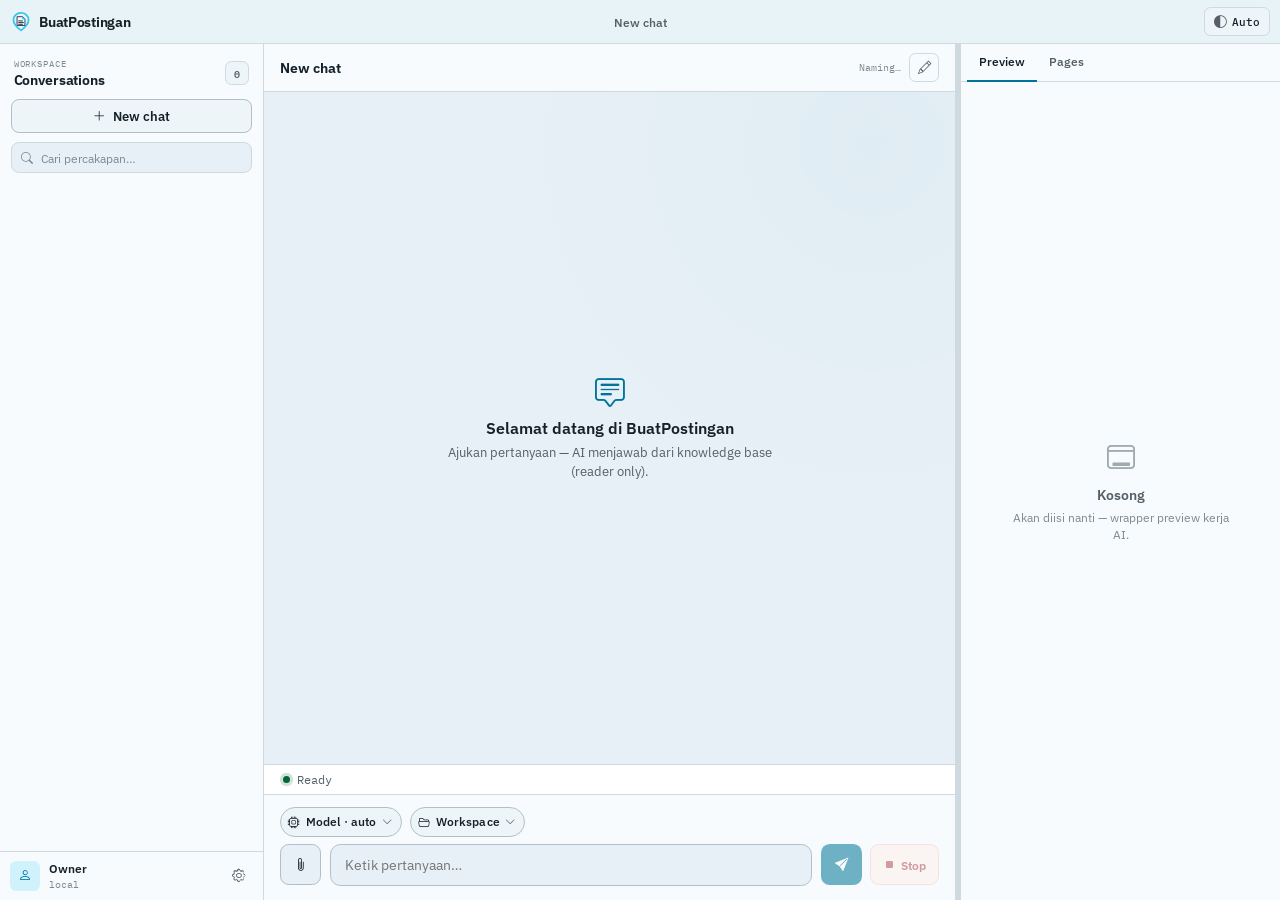
==== commit 35fe5637: "Add page management features and update webchat interface Implement new HTTP API endpoints for manag" ====
--- a/web/index.html
+++ b/web/index.html
@@ -182,8 +182,8 @@
                     <button type="button" class="wc-preview__tab is-active" role="tab" id="tabPreview" aria-selected="true" aria-controls="panelPreview" data-preview-tab="preview">
                         Preview
                     </button>
-                    <button type="button" class="wc-preview__tab" role="tab" id="tabBrowser" aria-selected="false" aria-controls="panelBrowser" data-preview-tab="browser">
-                        Browser
+                    <button type="button" class="wc-preview__tab" role="tab" id="tabPages" aria-selected="false" aria-controls="panelPages" data-preview-tab="pages">
+                        Pages
                     </button>
                 </div>
                 <div class="wc-preview__body">
@@ -194,11 +194,19 @@
                             <p>Akan diisi nanti — wrapper preview kerja AI.</p>
                         </div>
                     </div>
-                    <div class="wc-preview__panel" role="tabpanel" id="panelBrowser" aria-labelledby="tabBrowser" data-preview-panel="browser" hidden>
-                        <div class="wc-preview__empty">
-                            <i class="bi bi-globe2" aria-hidden="true"></i>
-                            <strong>Kosong</strong>
-                            <p>Akan diisi nanti — tidak ada mock content.</p>
+                    <div class="wc-preview__panel wc-pages" role="tabpanel" id="panelPages" aria-labelledby="tabPages" data-preview-panel="pages" hidden>
+                        <div class="wc-pages__bar">
+                            <span class="wc-pages__label"><i class="bi bi-folder2-open" aria-hidden="true"></i> Pages</span>
+                            <button type="button" class="wc-pages__refresh" id="pagesRefresh" aria-label="Refresh pages" data-wc-tooltip="Refresh pages">
+                                <i class="bi bi-arrow-clockwise" aria-hidden="true"></i>
+                            </button>
+                        </div>
+                        <div class="wc-pages__tree" id="pagesTree" role="tree" aria-label="Page workspaces"></div>
+                        <p class="wc-pages__hint" id="pagesHint" role="status">Memuat pages…</p>
+                        <div class="wc-pages__menu" id="pagesContextMenu" role="menu" aria-label="Page actions" hidden>
+                            <button type="button" role="menuitem" data-page-action="publish"><i class="bi bi-cloud-arrow-up" aria-hidden="true"></i> Publish</button>
+                            <button type="button" role="menuitem" data-page-action="unpublish"><i class="bi bi-cloud-arrow-down" aria-hidden="true"></i> Unpublish</button>
+                            <button type="button" role="menuitem" class="is-danger" data-page-action="delete"><i class="bi bi-trash3" aria-hidden="true"></i> Delete</button>
                         </div>
                     </div>
                 </div>
--- a/web/css/webchat-conversations.css
+++ b/web/css/webchat-conversations.css
@@ -461,6 +461,190 @@
     line-height: 1.45;
 }
 
+/* —— Pages workspace tree —— */
+.wc-preview__panel.wc-pages {
+    position: relative;
+    padding: 0;
+    overflow: hidden;
+}
+
+.wc-pages__bar {
+    display: flex;
+    align-items: center;
+    justify-content: space-between;
+    min-height: 2.5rem;
+    padding: 0 0.65rem;
+    border-bottom: 1px solid var(--bp-border);
+}
+
+.wc-pages__label {
+    display: inline-flex;
+    align-items: center;
+    gap: 0.4rem;
+    color: var(--bp-muted);
+    font-size: 0.7rem;
+    font-weight: 650;
+    letter-spacing: 0.04em;
+    text-transform: uppercase;
+}
+
+.wc-pages__label i { color: var(--bp-accent); }
+
+.wc-pages__refresh {
+    width: 1.8rem;
+    height: 1.8rem;
+    border: 1px solid transparent;
+    border-radius: 0.35rem;
+    color: var(--bp-muted);
+    background: transparent;
+    cursor: pointer;
+}
+
+.wc-pages__refresh:hover:not(:disabled),
+.wc-pages__refresh:focus-visible {
+    color: var(--bp-ink);
+    border-color: var(--bp-border);
+    background: var(--bp-surface-2);
+    outline: none;
+}
+
+.wc-pages__refresh:disabled { opacity: 0.45; cursor: wait; }
+
+.wc-pages__tree {
+    flex: 1 1 auto;
+    min-height: 0;
+    overflow: auto;
+    padding: 0.4rem 0.35rem;
+    font-family: var(--bp-mono);
+    font-size: 0.72rem;
+}
+
+.wc-pages__node { min-width: 0; }
+
+.wc-pages__row,
+.wc-pages__file {
+    display: flex;
+    align-items: center;
+    gap: 0.42rem;
+    width: 100%;
+    min-height: 1.85rem;
+    padding: 0.2rem 0.4rem;
+    color: var(--bp-muted);
+    text-align: left;
+}
+
+.wc-pages__row {
+    border: 1px solid transparent;
+    border-radius: 0.3rem;
+    background: transparent;
+    font: inherit;
+    cursor: pointer;
+}
+
+.wc-pages__row:hover,
+.wc-pages__row:focus-visible {
+    color: var(--bp-ink);
+    background: var(--bp-surface-2);
+    outline: none;
+}
+
+.wc-pages__chevron {
+    width: 0.65rem;
+    color: var(--bp-faint);
+    font-size: 0.57rem;
+}
+
+.wc-pages__icon { color: color-mix(in oklab, var(--bp-accent) 78%, var(--bp-ink)); }
+
+.wc-pages__name {
+    min-width: 0;
+    overflow: hidden;
+    color: var(--bp-ink);
+    text-overflow: ellipsis;
+    white-space: nowrap;
+}
+
+.wc-pages__state {
+    margin-left: auto;
+    padding: 0.08rem 0.3rem;
+    border: 1px solid var(--bp-border);
+    border-radius: 999px;
+    color: var(--bp-faint);
+    font-family: var(--bp-font);
+    font-size: 0.6rem;
+    font-weight: 600;
+}
+
+.wc-pages__state.is-published {
+    color: var(--bp-accent-ink);
+    border-color: color-mix(in oklab, var(--bp-accent) 46%, var(--bp-border));
+    background: var(--bp-accent-soft);
+}
+
+.wc-pages__children { margin-left: 1rem; }
+
+.wc-pages__file {
+    min-width: 0;
+    color: var(--bp-faint);
+}
+
+.wc-pages__file span {
+    overflow: hidden;
+    text-overflow: ellipsis;
+    white-space: nowrap;
+}
+
+.wc-pages__file-icon { width: 0.85rem; color: var(--bp-muted); }
+
+.wc-pages__hint {
+    flex: 0 0 auto;
+    min-height: 1.9rem;
+    margin: 0;
+    padding: 0.45rem 0.7rem;
+    border-top: 1px solid var(--bp-border);
+    color: var(--bp-faint);
+    font-size: 0.68rem;
+}
+
+.wc-pages__hint[data-state="error"] { color: var(--bp-danger); }
+
+.wc-pages__menu {
+    position: absolute;
+    z-index: 5;
+    min-width: 8.7rem;
+    padding: 0.25rem;
+    border: 1px solid var(--bp-border);
+    border-radius: 0.4rem;
+    background: var(--bp-surface);
+    box-shadow: var(--bp-shadow);
+}
+
+.wc-pages__menu button {
+    display: flex;
+    align-items: center;
+    gap: 0.45rem;
+    width: 100%;
+    min-height: 1.9rem;
+    padding: 0.25rem 0.45rem;
+    border: 0;
+    border-radius: 0.24rem;
+    background: transparent;
+    color: var(--bp-ink);
+    font-family: var(--bp-font);
+    font-size: 0.72rem;
+    text-align: left;
+    cursor: pointer;
+}
+
+.wc-pages__menu button:hover,
+.wc-pages__menu button:focus-visible {
+    background: var(--bp-surface-2);
+    outline: none;
+}
+
+.wc-pages__menu button.is-danger { color: var(--bp-danger); }
+.wc-pages__menu button[hidden] { display: none; }
+
 /* —— Dialog (theme-aware) —— */
 .wc-dialog {
     position: fixed;
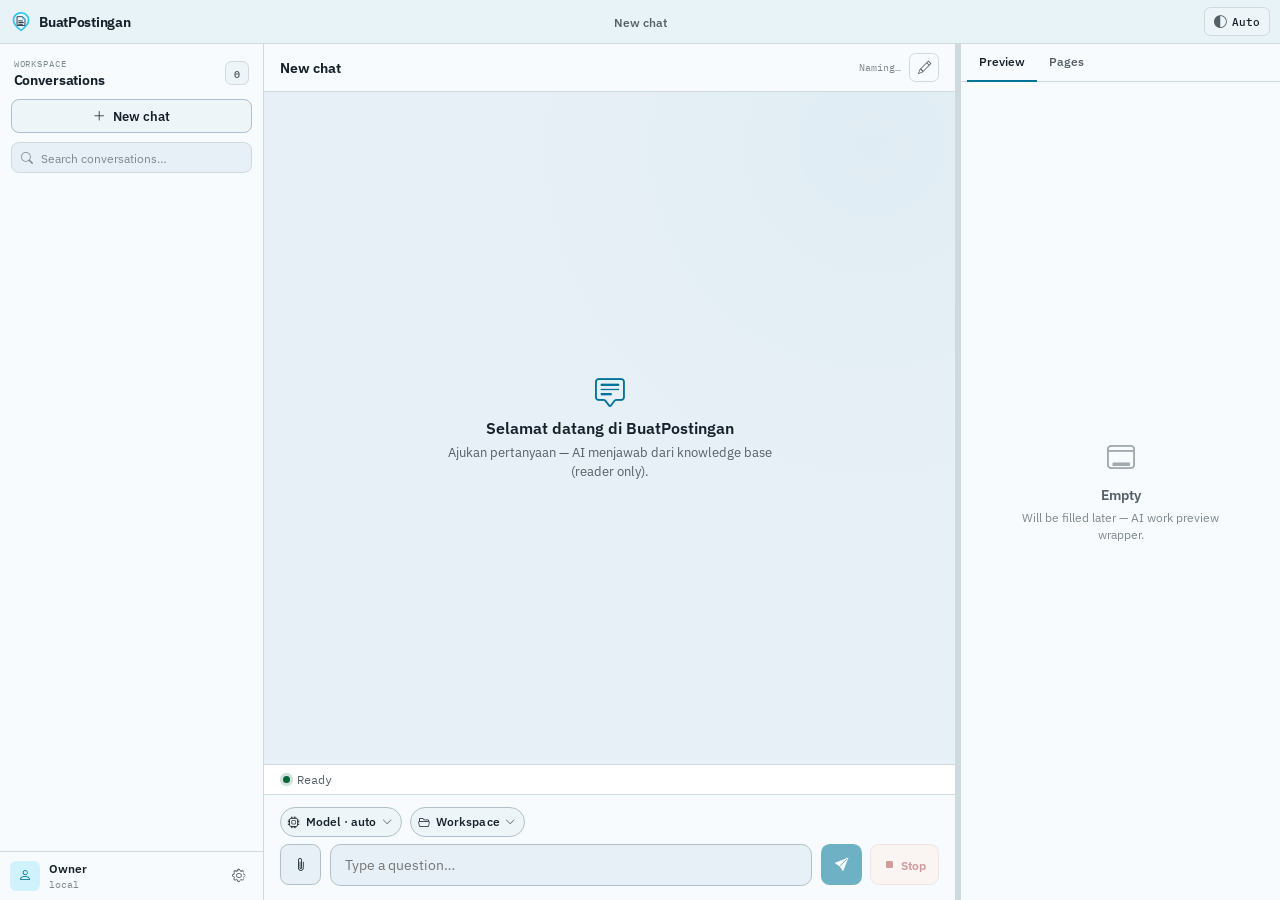
==== commit db810ddf: "Change default language from Indonesian to English across all user-facing interfaces" ====
--- a/web/index.html
+++ b/web/index.html
@@ -1,5 +1,5 @@
 <!DOCTYPE html>
-<html lang="id" data-theme-pref="auto" data-theme="dark">
+<html lang="en" data-theme-pref="auto" data-theme="dark">
 <head>
     <meta charset="utf-8">
     <meta name="viewport" content="width=device-width, initial-scale=1">
@@ -74,7 +74,7 @@
                     </button>
                     <label class="wc-rail__search">
                         <i class="bi bi-search" aria-hidden="true"></i>
-                        <input type="search" id="conversationSearch" placeholder="Cari percakapan…" autocomplete="off" spellcheck="false">
+                        <input type="search" id="conversationSearch" placeholder="Search conversations…" autocomplete="off" spellcheck="false">
                     </label>
                 </div>
                 <ul class="wc-rail__list" id="conversationList"></ul>
@@ -106,8 +106,8 @@
                         <div class="webchat-messages" id="chatMessages" role="log" aria-live="polite">
                             <div class="chat-welcome">
                                 <div class="chat-welcome-icon"><i class="bi bi-chat-square-text"></i></div>
-                                <h5>Selamat datang di BuatPostingan</h5>
-                                <p>Ajukan pertanyaan — AI menjawab dari knowledge base (reader only).</p>
+                                <h5>Welcome to BuatPostingan</h5>
+                                <p>Ask a question — AI answers from the knowledge base (reader only).</p>
                             </div>
                         </div>
                         <button type="button" class="webchat-new-activity" id="chatNewActivity" hidden>
@@ -150,11 +150,11 @@
                                 </div>
                             </div>
                             <div class="composer-row">
-                                <button type="button" class="composer-attach" id="chatAttach" aria-label="Lampirkan file" data-wc-tooltip="Attach file">
+                                <button type="button" class="composer-attach" id="chatAttach" aria-label="Attach file" data-wc-tooltip="Attach file">
                                     <i class="bi bi-paperclip" aria-hidden="true"></i>
                                 </button>
-                                <input type="text" class="composer-input" id="chatInput" placeholder="Ketik pertanyaan…" autocomplete="off">
-                                <button class="composer-send" id="chatSend" type="button" aria-label="Kirim">
+                                <input type="text" class="composer-input" id="chatInput" placeholder="Type a question…" autocomplete="off">
+                                <button class="composer-send" id="chatSend" type="button" aria-label="Send">
                                     <i class="bi bi-send-fill"></i>
                                 </button>
                                 <button class="composer-stop" id="chatStop" type="button" aria-label="Stop" hidden>
@@ -190,8 +190,8 @@
                     <div class="wc-preview__panel is-active" role="tabpanel" id="panelPreview" aria-labelledby="tabPreview" data-preview-panel="preview">
                         <div class="wc-preview__empty">
                             <i class="bi bi-window-desktop" aria-hidden="true"></i>
-                            <strong>Kosong</strong>
-                            <p>Akan diisi nanti — wrapper preview kerja AI.</p>
+                            <strong>Empty</strong>
+                            <p>Will be filled later — AI work preview wrapper.</p>
                         </div>
                     </div>
                     <div class="wc-preview__panel wc-pages" role="tabpanel" id="panelPages" aria-labelledby="tabPages" data-preview-panel="pages" hidden>
@@ -202,7 +202,7 @@
                             </button>
                         </div>
                         <div class="wc-pages__tree" id="pagesTree" role="tree" aria-label="Page workspaces"></div>
-                        <p class="wc-pages__hint" id="pagesHint" role="status">Memuat pages…</p>
+                        <p class="wc-pages__hint" id="pagesHint" role="status">Loading pages…</p>
                         <div class="wc-pages__menu" id="pagesContextMenu" role="menu" aria-label="Page actions" hidden>
                             <button type="button" role="menuitem" data-page-action="publish"><i class="bi bi-cloud-arrow-up" aria-hidden="true"></i> Publish</button>
                             <button type="button" role="menuitem" data-page-action="unpublish"><i class="bi bi-cloud-arrow-down" aria-hidden="true"></i> Unpublish</button>
@@ -307,7 +307,7 @@
                 <div class="wc-dialog__icon" aria-hidden="true"><i class="bi bi-paperclip"></i></div>
                 <div>
                     <span class="wc-dialog__eyebrow">Attachments</span>
-                    <h5 id="attachDialogTitle">Lampirkan file</h5>
+                    <h5 id="attachDialogTitle">Attach file</h5>
                 </div>
                 <button type="button" class="wc-dialog__close" data-attach-close aria-label="Close attach dialog" data-wc-tooltip="Close">
                     <i class="bi bi-x-lg"></i>
@@ -315,17 +315,17 @@
             </header>
             <div class="wc-attach-drop" id="attachDropZone" tabindex="0">
                 <i class="bi bi-cloud-arrow-up" aria-hidden="true"></i>
-                <strong>Drop file di sini</strong>
-                <p>atau pilih dari disk — teks (md, txt, json, …) atau gambar (png, jpg, webp, gif)</p>
+                <strong>Drop file here</strong>
+                <p>or pick from disk — text (md, txt, json, …) or image (png, jpg, webp, gif)</p>
                 <button type="button" class="wc-dialog__button wc-dialog__button--primary" id="attachPickBtn">
-                    <span>Pilih file</span>
+                    <span>Choose file</span>
                     <i class="bi bi-folder2-open" aria-hidden="true"></i>
                 </button>
                 <input type="file" id="attachFileInput" multiple hidden accept=".md,.txt,.html,.htm,.json,.csv,.xml,.yaml,.yml,.png,.jpg,.jpeg,.gif,.webp,text/*,image/png,image/jpeg,image/gif,image/webp">
             </div>
-            <p class="wc-dialog__help" id="attachDialogHelp">Maks. 8&nbsp;MB per file. File di-upload saat Anda kirim pesan.</p>
+            <p class="wc-dialog__help" id="attachDialogHelp">Max. 8&nbsp;MB per file. Files are uploaded when you send a message.</p>
             <div class="wc-dialog__actions">
-                <button type="button" class="wc-dialog__button wc-dialog__button--ghost" data-attach-close>Selesai</button>
+                <button type="button" class="wc-dialog__button wc-dialog__button--ghost" data-attach-close>Done</button>
             </div>
         </section>
     </div>
@@ -338,7 +338,7 @@
                 <div class="wc-dialog__icon" aria-hidden="true"><i class="bi bi-folder2-open"></i></div>
                 <div>
                     <span class="wc-dialog__eyebrow">Workspace</span>
-                    <h5 id="workspaceDialogTitle">Pilih folder workspace</h5>
+                    <h5 id="workspaceDialogTitle">Choose workspace folder</h5>
                 </div>
                 <button type="button" class="wc-dialog__close" data-workspace-close aria-label="Close workspace dialog" data-wc-tooltip="Close">
                     <i class="bi bi-x-lg"></i>
@@ -353,7 +353,7 @@
                         <span class="workspace-browser__cwd" id="workspaceCwd">/</span>
                     </div>
                     <div class="workspace-browser__list" id="workspaceDirList" role="listbox" aria-label="Directories"></div>
-                    <p class="wc-dialog__help" id="workspaceDialogHelp">Pilih folder untuk mengatur working directory. Path absolut digunakan tanpa restriction.</p>
+                    <p class="wc-dialog__help" id="workspaceDialogHelp">Choose a folder to set the working directory. Absolute paths are used without restriction.</p>
                     <p class="wc-dialog__error" id="workspaceDialogError" role="alert" hidden></p>
                 </div>
                 <div class="wc-dialog__actions">
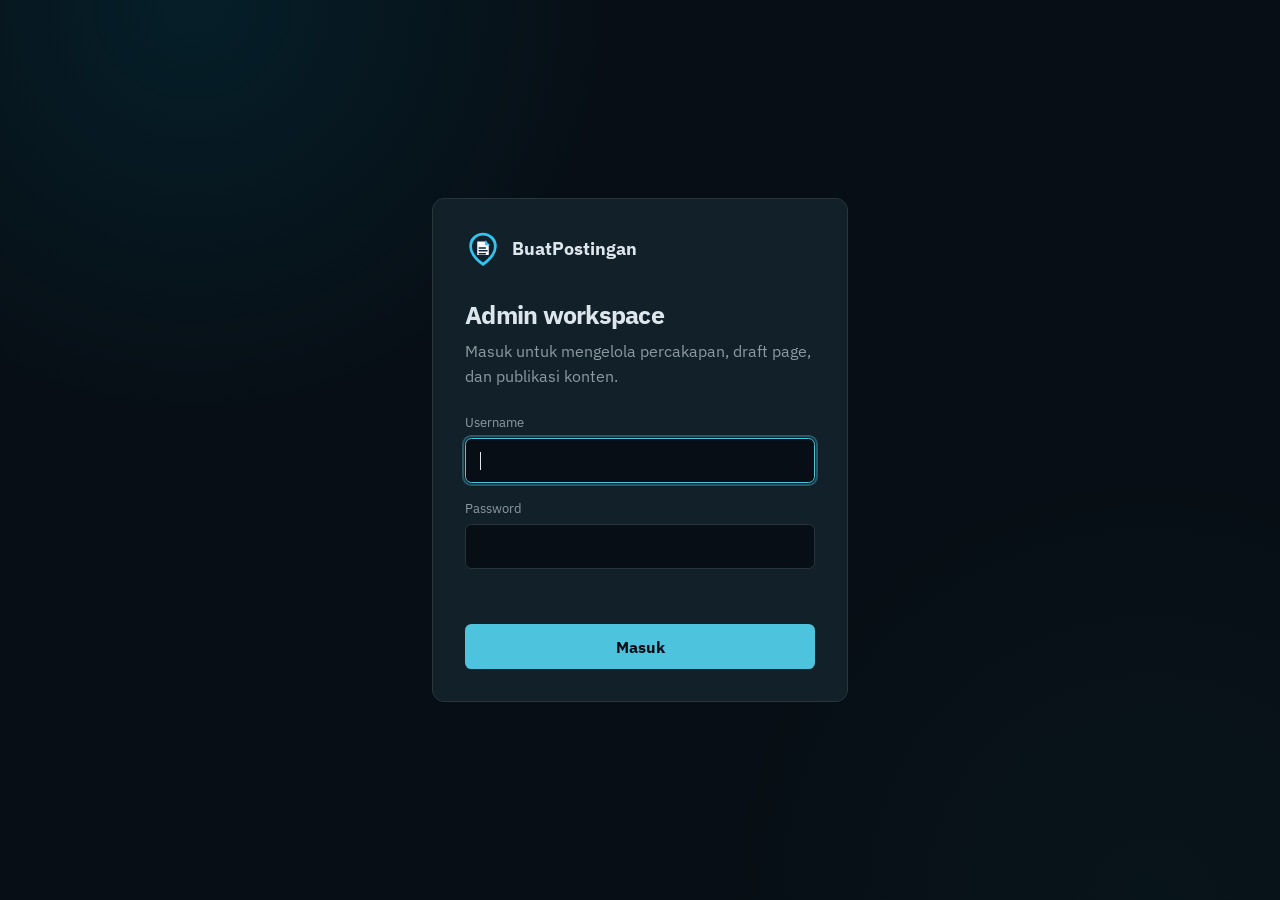
==== commit 0d197f3c: "Add authentication system with SQLite-backed sessions and admin bootstrap Implement session-based au" ====
--- a/web/index.html
+++ b/web/index.html
@@ -86,6 +86,9 @@
                     </div>
                     <button type="button" class="wc-rail__gear" id="btnOpenSettings" aria-label="Open settings" data-wc-tooltip="Settings">
                         <i class="bi bi-gear" aria-hidden="true"></i>
+                    </button>
+                    <button type="button" class="wc-rail__gear" id="btnLogout" aria-label="Log out" data-wc-tooltip="Log out">
+                        <i class="bi bi-box-arrow-right" aria-hidden="true"></i>
                     </button>
                 </div>
             </aside>
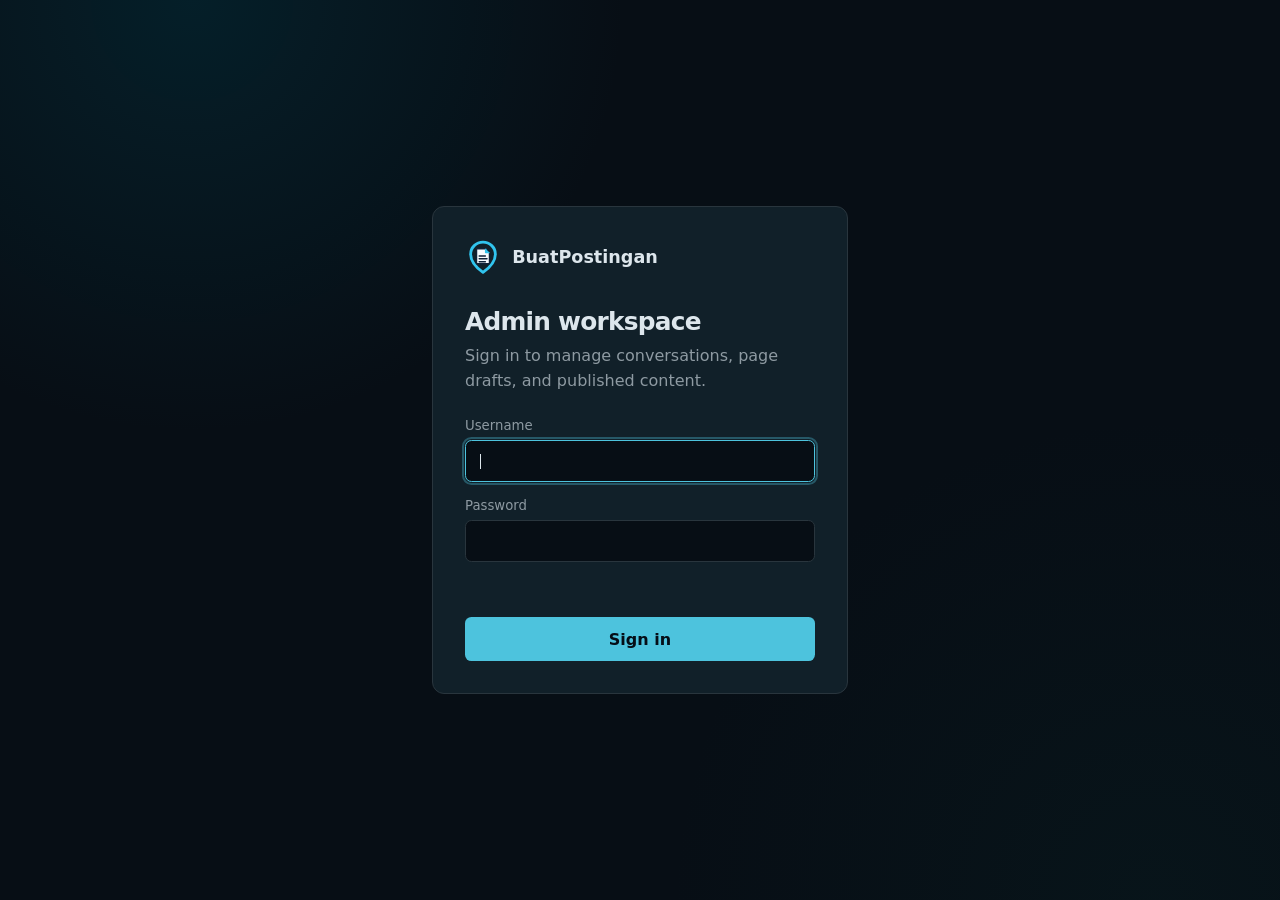
==== commit 696b6a02: "Add typed provider registry with multi-API support and credential-free catalog Introduce a provider " ====
--- a/web/index.html
+++ b/web/index.html
@@ -388,6 +388,7 @@
                 </button>
             </header>
             <form class="bp-provider-form" id="providerForm" novalidate>
+                <input name="type" type="hidden" value="openai-compatible">
                 <label class="bp-provider-form__field bp-provider-form__field--full">Name
                     <input name="name" type="text" required placeholder="OpenRouter" autocomplete="off">
                 </label>
@@ -397,12 +398,21 @@
                 <label class="bp-provider-form__field bp-provider-form__field--half">Prefix (optional)
                     <input name="prefix" type="text" placeholder="openrouter" autocomplete="off">
                 </label>
-                <label class="bp-provider-form__field bp-provider-form__field--half bp-provider-form__field--select">API type
-                    <select name="api">
-                        <option value="responses">responses</option>
-                        <option value="chat">chat</option>
-                    </select>
-                </label>
+                <div class="bp-provider-form__field bp-provider-form__field--half bp-provider-form__field--select">
+                    <span>API type</span>
+                    <div class="bp-ui-select" data-ui-select>
+                        <input name="api" type="hidden" value="responses">
+                        <button type="button" class="bp-ui-select__trigger" data-ui-select-trigger aria-haspopup="listbox" aria-expanded="false" aria-controls="providerApiList">
+                            <span data-ui-select-label>responses</span>
+                            <i class="bi bi-chevron-down" aria-hidden="true"></i>
+                        </button>
+                        <div class="bp-ui-select__list" id="providerApiList" role="listbox" aria-label="API type" data-ui-select-list hidden>
+                            <button type="button" role="option" data-ui-select-option data-value="responses" aria-selected="true">responses</button>
+                            <button type="button" role="option" data-ui-select-option data-value="chat" aria-selected="false">chat</button>
+                            <button type="button" role="option" data-ui-select-option data-value="messages" aria-selected="false">messages</button>
+                        </div>
+                    </div>
+                </div>
                 <label class="bp-provider-form__field bp-provider-form__field--full">Base URL
                     <input name="base_url" type="url" required placeholder="https://openrouter.ai/api/v1" autocomplete="off">
                 </label>
@@ -419,6 +429,30 @@
                 <div class="wc-dialog__actions bp-provider-form__field--full">
                     <button type="button" class="wc-dialog__button wc-dialog__button--ghost" data-provider-close>Cancel</button>
                     <button type="submit" class="wc-dialog__button wc-dialog__button--primary">Save</button>
+                </div>
+            </form>
+        </section>
+    </div>
+
+    <div class="wc-dialog" id="appDialog" hidden>
+        <div class="wc-dialog__backdrop" data-app-dialog-backdrop></div>
+        <section class="wc-dialog__panel wc-dialog__panel--app" role="dialog" aria-modal="true" aria-labelledby="appDialogTitle" tabindex="-1" data-app-dialog-panel>
+            <div class="wc-dialog__accent" aria-hidden="true"></div>
+            <header class="wc-dialog__header">
+                <div class="wc-dialog__icon" aria-hidden="true"><i class="bi bi-pencil-square" data-app-dialog-icon></i></div>
+                <div>
+                    <span class="wc-dialog__eyebrow" data-app-dialog-eyebrow>Workspace</span>
+                    <h5 id="appDialogTitle" data-app-dialog-title>Confirm action</h5>
+                </div>
+                <button type="button" class="wc-dialog__close" data-app-dialog-close aria-label="Close dialog"><i class="bi bi-x-lg"></i></button>
+            </header>
+            <form class="wc-dialog__form wc-dialog__form--app" data-app-dialog-form novalidate>
+                <p class="wc-dialog__message" data-app-dialog-message></p>
+                <div class="wc-dialog__fields" data-app-dialog-fields></div>
+                <p class="wc-dialog__error" data-app-dialog-error role="alert" hidden></p>
+                <div class="wc-dialog__actions">
+                    <button type="button" class="wc-dialog__button wc-dialog__button--ghost" data-app-dialog-cancel>Cancel</button>
+                    <button type="submit" class="wc-dialog__button wc-dialog__button--primary" data-app-dialog-submit>Save</button>
                 </div>
             </form>
         </section>
--- a/web/css/webchat-conversations.css
+++ b/web/css/webchat-conversations.css
@@ -576,9 +576,9 @@
 }
 
 .wc-pages__state.is-published {
-    color: var(--bp-accent-ink);
-    border-color: color-mix(in oklab, var(--bp-accent) 46%, var(--bp-border));
-    background: var(--bp-accent-soft);
+	color: var(--bp-accent);
+	border-color: color-mix(in oklab, var(--bp-accent) 46%, var(--bp-border));
+	background: var(--bp-accent-soft);
 }
 
 .wc-pages__children { margin-left: 1rem; }
@@ -798,6 +798,51 @@
 .wc-dialog__help { color: var(--bp-muted); }
 .wc-dialog__error { color: var(--bp-fail); font-weight: 550; }
 
+.wc-dialog__message {
+    margin: 0 0 0.9rem;
+    color: var(--bp-muted);
+    font-size: 0.82rem;
+    line-height: 1.55;
+}
+
+.wc-dialog__fields {
+    display: grid;
+    gap: 0.75rem;
+}
+
+.wc-dialog__field--choice { gap: 0.45rem; }
+
+.wc-dialog__choices {
+    display: grid;
+    grid-template-columns: repeat(3, minmax(0, 1fr));
+    gap: 0.4rem;
+}
+
+.wc-dialog__choice {
+    min-height: 2.35rem;
+    border: 1px solid var(--bp-border);
+    border-radius: 0.45rem;
+    background: var(--bp-surface);
+    color: var(--bp-muted);
+    font-family: var(--bp-mono);
+    font-size: 0.72rem;
+    cursor: pointer;
+}
+
+.wc-dialog__choice:hover,
+.wc-dialog__choice:focus-visible {
+    border-color: var(--bp-border-strong);
+    background: var(--bp-surface-2);
+    color: var(--bp-ink);
+    outline: none;
+}
+
+.wc-dialog__choice.is-selected {
+    border-color: var(--bp-accent);
+    background: var(--bp-accent-soft);
+    color: var(--bp-accent);
+}
+
 .wc-dialog.has-error .wc-dialog__field input {
     border-color: var(--bp-fail);
     background: var(--bp-fail-bg);
--- a/web/css/settings.css
+++ b/web/css/settings.css
@@ -223,18 +223,26 @@
 
 .bp-provider-grid {
     display: grid;
-    grid-template-columns: repeat(auto-fill, minmax(17rem, 1fr));
-    gap: 0.85rem;
+    grid-template-columns: repeat(auto-fill, minmax(19rem, 1fr));
+    gap: 0.75rem;
 }
 
 .bp-provider-card {
     background: var(--bp-surface);
     border: 1px solid var(--bp-border);
     border-radius: var(--bp-radius-lg);
-    padding: 0.9rem 1rem;
+    padding: 0.85rem;
     display: flex;
     flex-direction: column;
-    gap: 0.4rem;
+    gap: 0.7rem;
+    min-height: 12rem;
+    box-shadow: inset 0 1px 0 color-mix(in srgb, var(--provider-accent, var(--bp-accent)) 10%, transparent);
+    transition: border-color 140ms ease, transform 140ms ease;
+}
+
+.bp-provider-card:hover {
+    border-color: color-mix(in srgb, var(--provider-accent, var(--bp-accent)) 45%, var(--bp-border));
+    transform: translateY(-1px);
 }
 
 .bp-provider-card__top {
@@ -249,17 +257,108 @@
     font-size: 0.95rem;
 }
 
-.bp-provider-card__url code,
-.bp-provider-card__key,
-.bp-provider-card__models {
-    font-size: 0.72rem;
+.bp-provider-card__identity {
+    display: flex;
+    align-items: center;
+    gap: 0.65rem;
+    min-width: 0;
+}
+
+.bp-provider-card__icon {
+    width: 2.25rem;
+    height: 2.25rem;
+    flex: 0 0 2.25rem;
+    display: grid;
+    place-items: center;
+    border-radius: 0.55rem;
+    border: 1px solid color-mix(in srgb, var(--provider-accent, var(--bp-accent)) 38%, var(--bp-border));
+    background: color-mix(in srgb, var(--provider-accent, var(--bp-accent)) 14%, var(--bp-surface-2));
+    color: color-mix(in srgb, var(--provider-accent, var(--bp-accent)) 82%, var(--bp-ink));
+    font: 700 0.7rem/1 var(--bp-mono);
+    letter-spacing: -0.04em;
+}
+
+.bp-provider-card__kind {
+    margin: 0.2rem 0 0;
+    color: var(--bp-faint);
+    font: 0.67rem/1.25 var(--bp-mono);
+    text-transform: uppercase;
+    letter-spacing: 0.035em;
+}
+
+.bp-provider-card__description {
+    margin: 0;
+    color: var(--bp-muted);
+    font-size: 0.76rem;
+    line-height: 1.5;
+    min-height: 2.3em;
+}
+
+.bp-provider-card__description code {
     word-break: break-all;
 }
 
+.bp-provider-card__connection {
+    display: flex;
+    align-items: center;
+    justify-content: space-between;
+    gap: 0.65rem;
+    min-height: 1.6rem;
+    padding-top: 0.6rem;
+    border-top: 1px solid var(--bp-border);
+}
+
+.bp-provider-status {
+    display: inline-flex;
+    align-items: center;
+    gap: 0.32rem;
+    color: var(--bp-muted);
+    font: 0.69rem/1.2 var(--bp-mono);
+}
+
+.bp-provider-status::before {
+    content: "";
+    width: 0.42rem;
+    height: 0.42rem;
+    border-radius: 50%;
+    background: var(--bp-faint);
+}
+
+.bp-provider-status.is-ready {
+    color: var(--bp-ok);
+}
+
+.bp-provider-status.is-ready::before {
+    background: var(--bp-ok);
+    box-shadow: 0 0 0 0.18rem color-mix(in srgb, var(--bp-ok) 12%, transparent);
+}
+
+.bp-provider-status.is-warn {
+    color: var(--bp-think);
+}
+
+.bp-provider-status.is-warn::before {
+    background: var(--bp-think);
+}
+
+.bp-provider-status.is-off {
+    color: var(--bp-fail);
+}
+
+.bp-provider-status.is-off::before {
+    background: var(--bp-fail);
+}
+
+.bp-provider-card__instance {
+    color: var(--bp-faint);
+    font-size: 0.66rem;
+    text-align: right;
+}
+
 .bp-provider-card__actions {
     display: flex;
     gap: 0.35rem;
-    margin-top: 0.35rem;
+    margin-top: auto;
 }
 
 .bp-switch {
@@ -270,6 +369,44 @@
     color: var(--bp-muted);
     cursor: pointer;
     flex-shrink: 0;
+}
+
+.bp-switch input {
+    width: 2rem;
+    height: 1.05rem;
+    margin: 0;
+    appearance: none;
+    border: 1px solid var(--bp-border-strong);
+    border-radius: 999px;
+    background:
+        radial-gradient(circle at 0.48rem 50%, var(--bp-faint) 0 0.31rem, transparent 0.34rem),
+        var(--bp-surface-3);
+    cursor: pointer;
+    transition: background 120ms ease, border-color 120ms ease;
+}
+
+.bp-switch input:checked {
+    border-color: color-mix(in srgb, var(--bp-ok) 60%, var(--bp-border));
+    background:
+        radial-gradient(circle at 1.5rem 50%, var(--bp-bg) 0 0.31rem, transparent 0.34rem),
+        var(--bp-ok);
+}
+
+.bp-switch input:focus-visible {
+    outline: 2px solid var(--bp-accent);
+    outline-offset: 2px;
+}
+
+.bp-sr-only {
+    position: absolute;
+    width: 1px;
+    height: 1px;
+    padding: 0;
+    margin: -1px;
+    overflow: hidden;
+    clip: rect(0, 0, 0, 0);
+    white-space: nowrap;
+    border: 0;
 }
 
 .bp-badge-off {
@@ -282,7 +419,7 @@
     padding: 0.05em 0.4em;
     border-radius: 0.5em;
     background: var(--bp-surface-2);
-    color: var(--bp-text);
+    color: var(--bp-ink);
     font-size: 0.7rem;
     font-weight: 600;
     text-align: center;
@@ -493,7 +630,7 @@
 .bp-provider-form__field--half { grid-column: span 1; }
 
 .bp-provider-form__field input,
-.bp-provider-form__field select {
+.bp-ui-select__trigger {
     appearance: none;
     border: 1px solid var(--bp-border);
     background: var(--bp-surface-3);
@@ -508,13 +645,12 @@
     box-sizing: border-box;
 }
 
-.bp-provider-form__field input::placeholder,
-.bp-provider-form__field select:invalid {
+.bp-provider-form__field input::placeholder {
     color: var(--bp-faint);
 }
 
 .bp-provider-form__field input:focus,
-.bp-provider-form__field select:focus {
+.bp-ui-select__trigger:focus-visible {
     outline: none;
     border-color: var(--bp-accent);
     box-shadow: 0 0 0 0.2rem color-mix(in oklab, var(--bp-accent) 18%, transparent);
@@ -526,13 +662,60 @@
     cursor: not-allowed;
 }
 
-.bp-provider-form__field--select select {
-    padding-right: 2rem;
+.bp-ui-select { position: relative; }
+
+.bp-ui-select__trigger {
+    display: flex;
+    align-items: center;
+    justify-content: space-between;
+    gap: 0.75rem;
     cursor: pointer;
-    background-image: url("data:image/svg+xml,%3Csvg xmlns='http://www.w3.org/2000/svg' width='16' height='16' fill='%23888' viewBox='0 0 16 16'%3E%3Cpath d='M1.646 4.646a.5.5 0 0 1 .708 0L8 10.293l5.646-5.647a.5.5 0 0 1 .708.708l-6 6a.5.5 0 0 1-.708 0l-6-6a.5.5 0 0 1 0-.708z'/%3E%3C/svg%3E");
-    background-repeat: no-repeat;
-    background-position: right 0.7rem center;
-    background-size: 0.75rem;
+    text-align: left;
+}
+
+.bp-ui-select__trigger i {
+    color: var(--bp-faint);
+    font-size: 0.72rem;
+    transition: transform 120ms ease;
+}
+
+.bp-ui-select__trigger[aria-expanded="true"] i { transform: rotate(180deg); }
+
+.bp-ui-select__list {
+    position: absolute;
+    z-index: 2;
+    top: calc(100% + 0.35rem);
+    right: 0;
+    left: 0;
+    display: grid;
+    gap: 0.2rem;
+    padding: 0.3rem;
+    border: 1px solid var(--bp-border-strong);
+    border-radius: 0.5rem;
+    background: var(--bp-surface-3);
+    box-shadow: var(--bp-shadow);
+}
+
+.bp-ui-select__list[hidden] { display: none; }
+
+.bp-ui-select__list button {
+    min-height: 2.15rem;
+    border: 0;
+    border-radius: 0.3rem;
+    background: transparent;
+    color: var(--bp-muted);
+    font-family: var(--bp-mono);
+    font-size: 0.75rem;
+    text-align: left;
+    cursor: pointer;
+}
+
+.bp-ui-select__list button:hover,
+.bp-ui-select__list button:focus-visible,
+.bp-ui-select__list button.is-selected {
+    outline: none;
+    background: var(--bp-accent-soft);
+    color: var(--bp-accent);
 }
 
 .bp-provider-form .bp-check {
